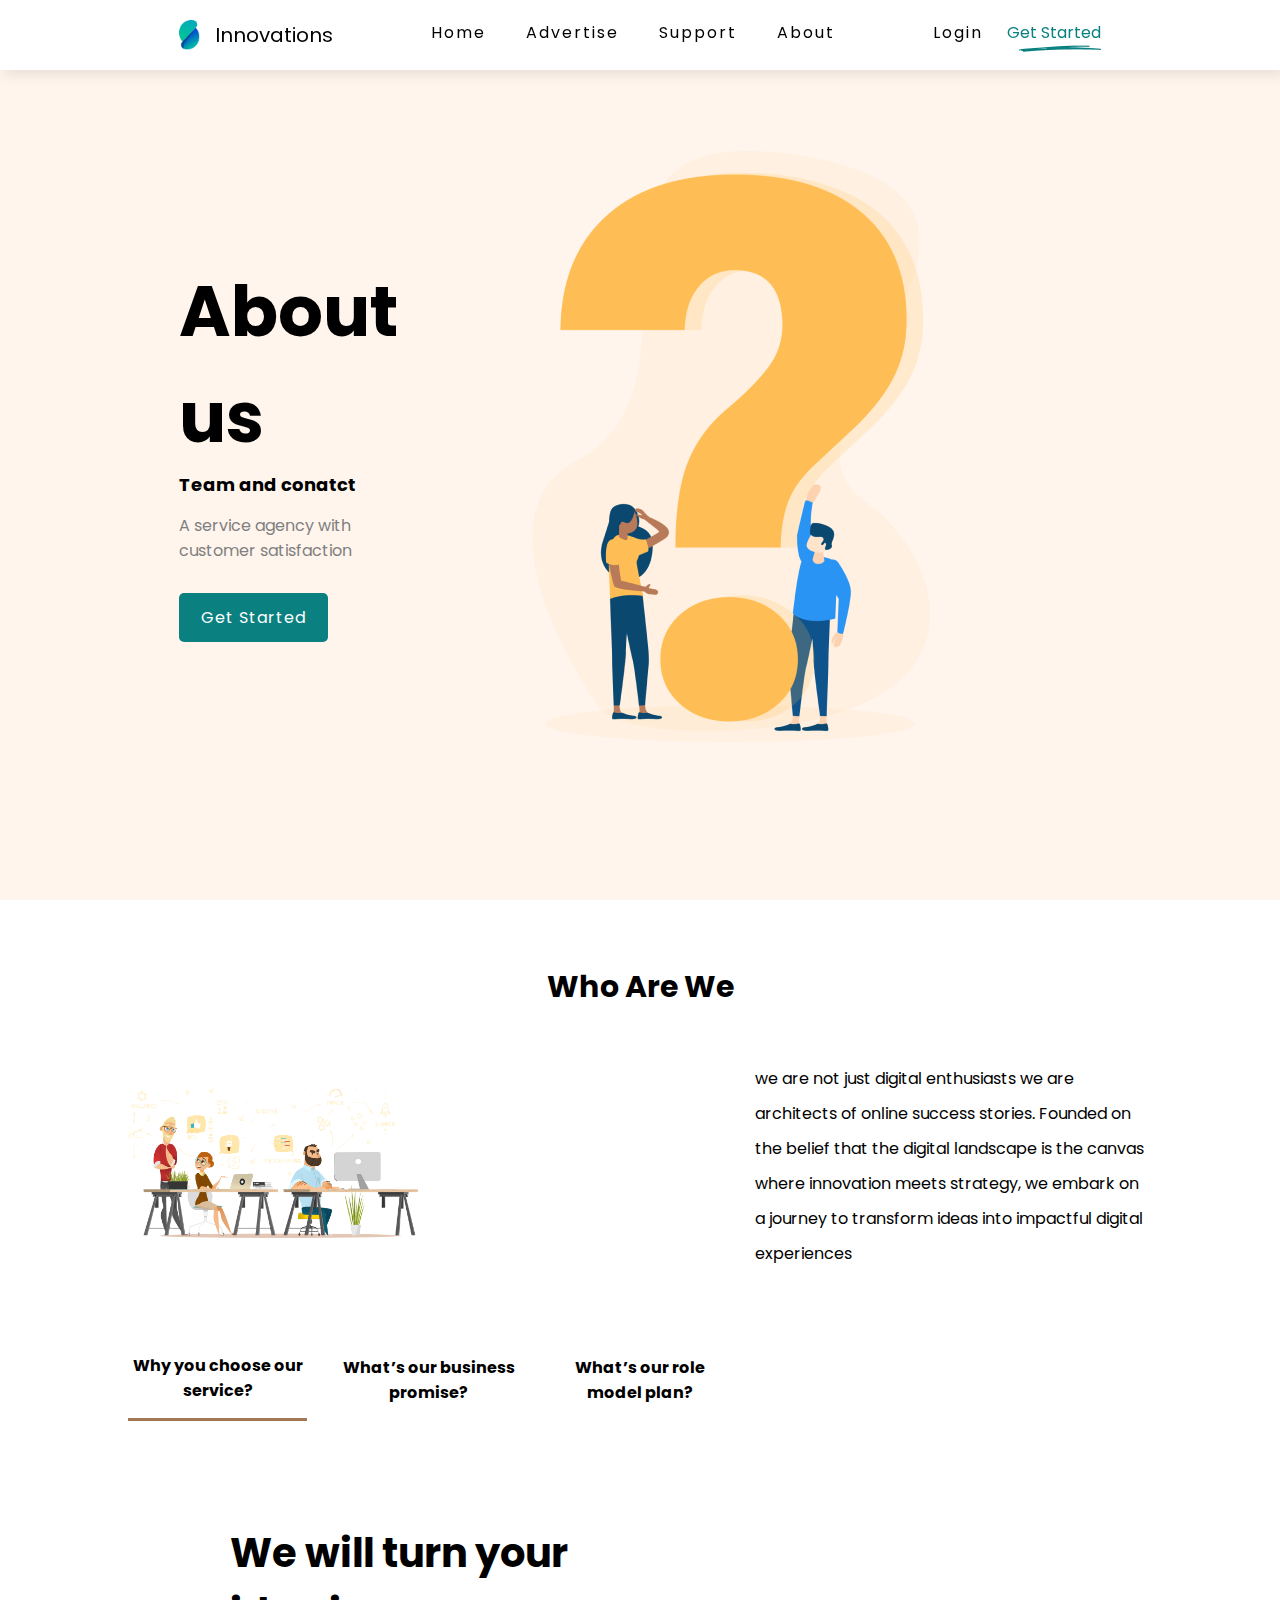
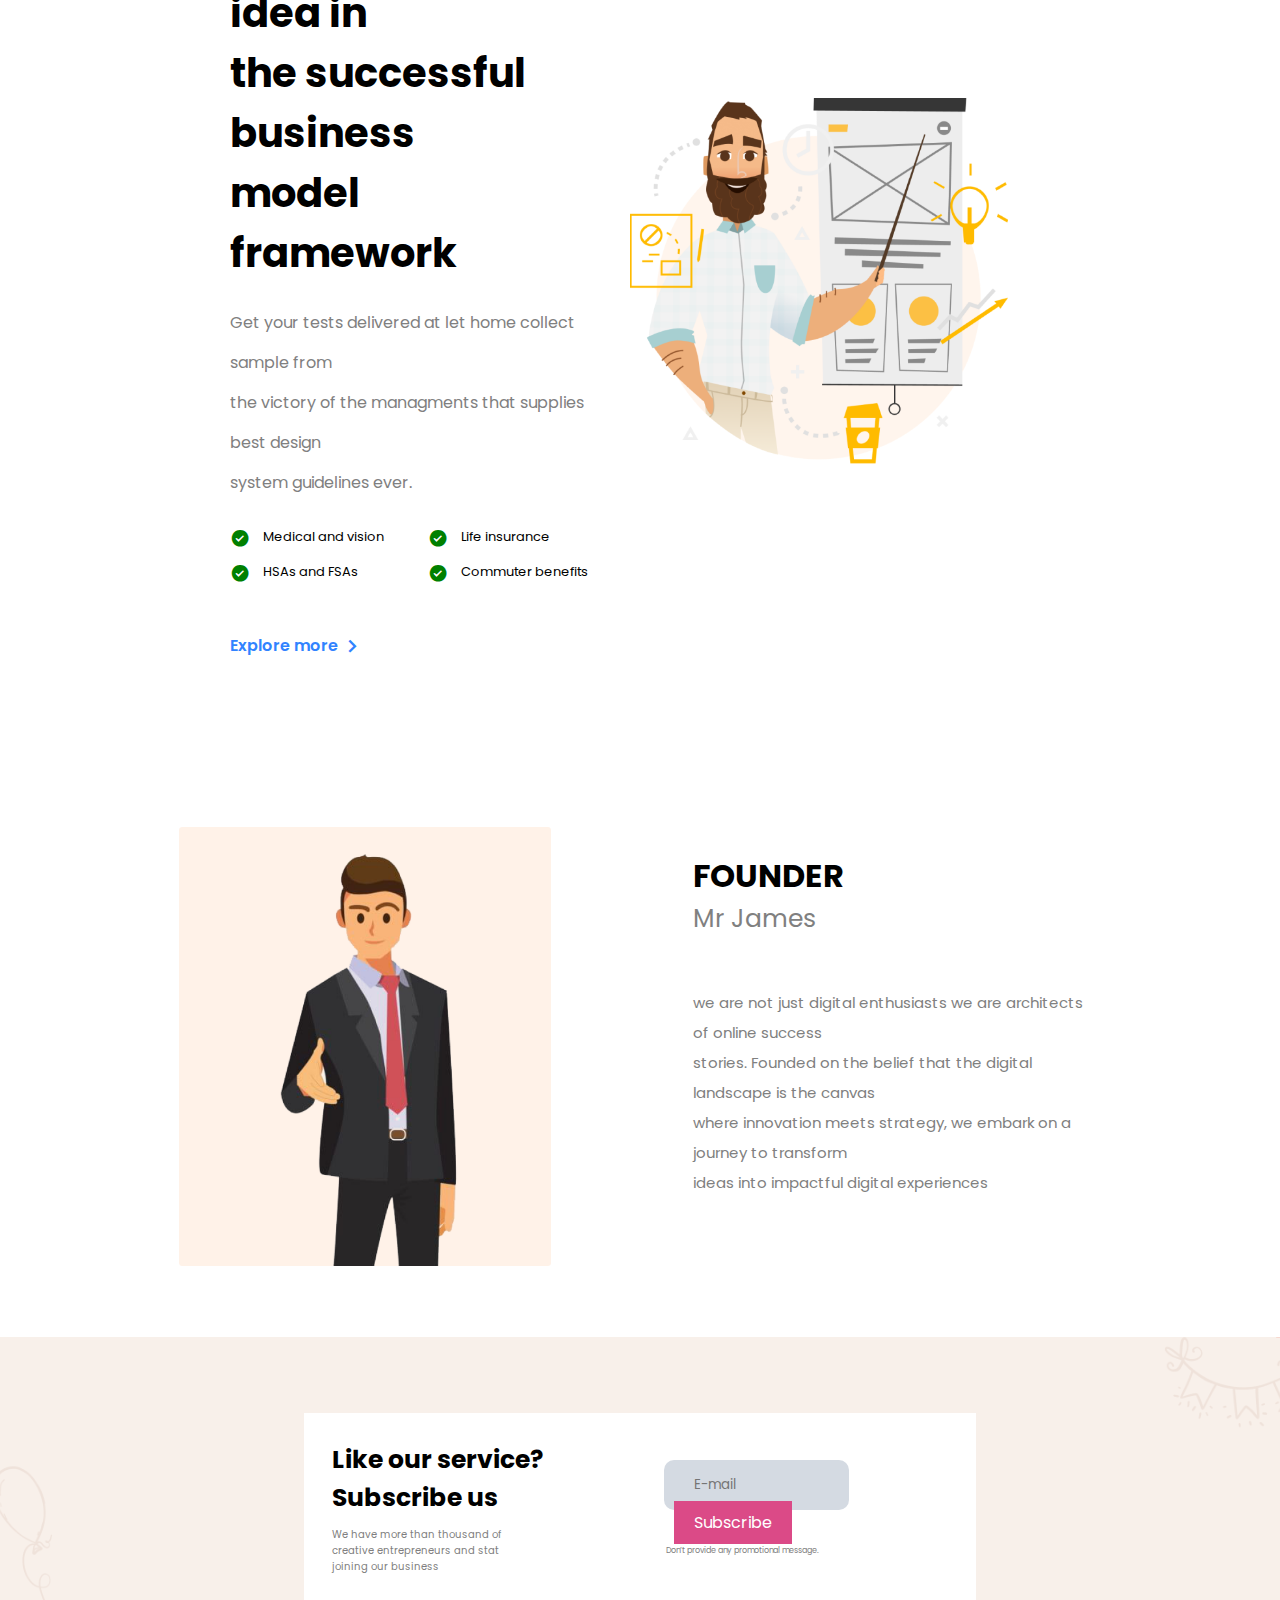
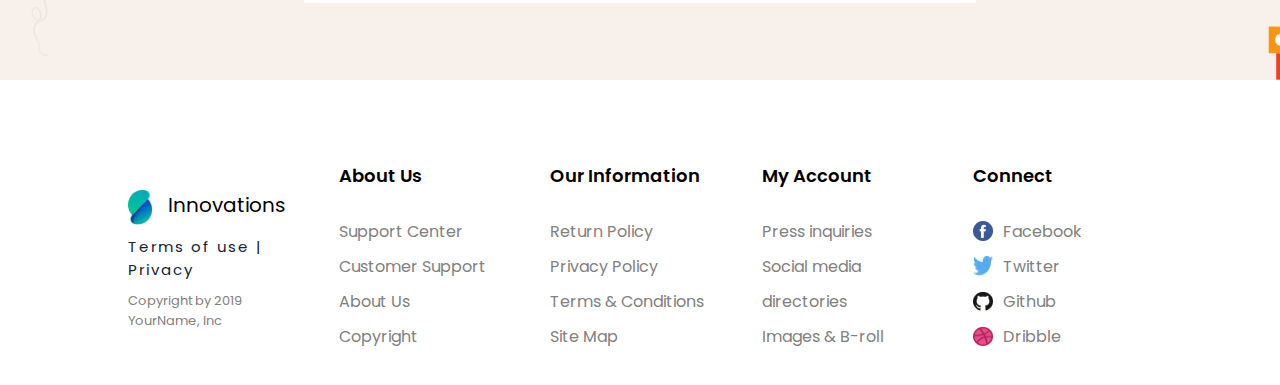
==== about.html @ f4b4ae70 "DigtalAgency" ====
<!DOCTYPE html>
<html lang="en">
<head>
	<meta charset="utf-8">
	<meta name="viewport" content="width=device-width, initial-scale=1">
	<meta name="description" content="Mary's simple recipe for maple bacon donuts makes a sticky, sweet treat with just a hint of salt that you'll keep coming back for.">
	<meta http-equiv="Content-Security-Policy" content="default-src * self blob: data: gap:; style-src * self 'unsafe-inline' blob: data: gap:; script-src * 'self' 'unsafe-eval' 'unsafe-inline' blob: data: gap:; object-src * 'self' blob: data: gap:; img-src * self 'unsafe-inline' blob: data: gap:; connect-src self * 'unsafe-inline' blob: data: gap:; frame-src * self blob: data: gap:;">

	<title>Digital Agency</title>
	<link rel="stylesheet" type="text/css" href="assets/css/about.css">

	<link rel="stylesheet"
  href="https://unpkg.com/boxicons@latest/css/boxicons.min.css">

  <link rel="preconnect" href="https://fonts.googleapis.com">
  <link rel="preconnect" href="https://fonts.gstatic.com" crossorigin>
  <link href="https://fonts.googleapis.com/css2?family=Paytone+One&family=Poppins:wght@100;200;300;400;500;600;700;800;900&display=swap" rel="stylesheet">

</head>
<body>
	<!--header--->
	<header>
		<a href="#" class="logo"><img src="assets/img/Group.png" alt="#">Innovations</a>
        <ul class="navlist">
            <li><a href="index.html"><i class='bx bx-home-alt-2'></i><span>Home</span></a></li>
            <li><a href="advertise.html"><i class='bx bx-message-alt-add' ></i><span>Advertise</span></a></li>
            <li><a href="support.html"><i class='bx bx-support' ></i><span>Support</span></a></li>
            <li><a href="#"><i class='bx bx-info-circle' ></i><span>About</span></a></li>
        </ul>
        <div class="other">
            <a href="login.html" class="btn">Login</a>
            <a href="signup.html" class="btn2">Get Started</a>
            <div class="line">
                <img src="assets/img/line.png" alt="#">
            </div>
        </div>
	</header>

    <section class="about">
        <div class="title-sec">
            <h1>About us</h1>
            <h2>Team and conatct</h2>
            <p>A service agency with customer satisfaction</p>
            <a href="login.html" class="getbtn">Get Started</a>
        </div>
        <div class="supp-img">
            <img src="assets/img/Girlandguy.png" alt="#">
        </div>
    </section>

    <div class="field">
        <div class="mouse"></div>
    </div>

    <section class="who">
        <h1>Who Are We</h1>
        <div class="row">
            <div class="img">
                <img src="assets/img/illustration.png" alt="#">
            </div>
            <div class="txt">
                <p> we are not just digital enthusiasts  we are architects of online success stories. Founded on the belief that the digital landscape is the canvas where innovation meets strategy, we embark on a journey to transform ideas into impactful digital experiences</p>
            </div>
        </div>
        <div class="why">
            <div class="rows">
                <div class="txts">
                    <h1>Why you choose our service?</h1>
                    <div class="line1"></div>
                </div>
                <div class="txts">
                    <h1>What’s our business promise?</h1>
                </div>
                <div class="txts">
                    <h1>What’s our role model plan?</h1>
                </div>
            </div>
        </div>

        <div class="rows-why">
            <div class="column">
                <div class="col-1">
                    <h1>We will turn your idea in <br>the successful business <br>model framework</h1>
                    <p>Get your tests delivered at let home collect sample from <br>the victory of the managments that supplies best design <br>system guidelines ever.</p>
                    <div class="checks">
                        <div class="check-1">
                            <a href="#" class="a2"><i class='bx bxs-check-circle' ></i> Medical and vision</a>
                            <a href="#"><i class='bx bxs-check-circle' ></i> Life insurance</a>
                        </div>
                        <div class="check-2">
                            <a href="#" class="a1"><i class='bx bxs-check-circle' ></i> HSAs and FSAs</a>
                            <a href="#"><i class='bx bxs-check-circle' ></i> Commuter benefits</a>
                        </div>
                    </div>
                    <a href="#" class="explore">Explore more <i class='bx bx-chevron-right' ></i></a>
                </div>
                <div class="col-2">
                    <img src="assets/img/illustration2.png" alt="#">
                </div>
            </div>
        </div>
    </section>

    <div class="founder">
        <div class="rowss">
            <div class="img">
                <img src="assets/img/image11.png" alt="#">
            </div>
            <div class="detailss">
                <h1>FOUNDER</h1>
                <p>Mr James</p>
                <p class="p1"> we are not just digital enthusiasts  we are architects of online success <br>stories. Founded on the belief that the digital landscape is the canvas <br>where innovation meets strategy, we embark on a journey to transform <br>ideas into impactful digital experiences</p>
            </div>
        </div>
    </div>

    <section class="subscribe">
        <div class="det">
            <div class="titles">
                <h1>Like our service? Subscribe us</h1>
                <p>We have more than thousand of creative entrepreneurs and stat joining our business</p>
            </div>
        
            
                <form action="#">
                    <input type="email" placeholder="E-mail">
                    <a href="#">Subscribe</a>
                    <div class="txt3">
                        <p>Don’t provide any promotional message.</p>
                    </div>
                </form>
        </div>
    </section>

<footer>
    <div class="rows">
        <div class="copy">
            <a href="#" class="logo"><img src="assets/img/Group.png" alt="#">Innovations</a>
            <h1>Terms of use   |   Privacy</h1>
            <p>Copyright by 2019 YourName, Inc</p>
        </div>
        <div class="det-foot">
            <h1>About Us</h1>
            <li><a href="#">Support Center</a></li>
            <li><a href="#">Customer Support</a></li>
            <li><a href="#">About Us</a></li>
            <li><a href="#">Copyright</a></li>
        </div>
        <div class="det-foot">
            <h1>Our Information</h1>
            <li><a href="#">Return Policy</a></li>
            <li><a href="#">Privacy Policy</a></li>
            <li><a href="#">Terms & Conditions</a></li>
            <li><a href="#">Site Map</a></li>
        </div>
        <div class="det-foot">
            <h1>My Account</h1>
            <li><a href="#">Press inquiries</a></li>
            <li><a href="#">Social media</a></li>
            <li><a href="#">directories</a></li>
            <li><a href="#">Images & B-roll</a></li>
        </div>
        <div class="det-foot">
            <h1>Connect</h1>
            <li><a href="#"><img src="assets/img/Group-3.png" alt="#">Facebook</a></li>
            <li><a href="#"><img src="assets/img/Group22.png" alt="#">Twitter</a></li>
            <li><a href="#"><img src="assets/img/Group-1.png" alt="#">Github</a></li>
            <li><a href="#"><img src="assets/img/Group-2.png" alt="#">Dribble</a></li>
        </div>
    </div>
</footer>
    
    
</body>
</html>
---- assets/css/about.css ----
*{
	padding: 0;
	margin: 0;
	box-sizing: border-box;
	font-family: 'Poppins', sans-serif;
	font-display: swap;
	text-decoration: none;
	list-style: none;
	scroll-behavior: smooth;
}

@font-face {
	font-family: 'Pacifico';
	font-style: normal;
	font-weight: 400;
	src: local('Pacifico Regular'), local('Pacifico-Regular'),
	  url(https://fonts.gstatic.com/s/pacifico/v12/FwZY7-Qmy14u9lezJ-6H6MmBp0u-.woff2)
		format('woff2');
	font-display: swap;
  }
  
:root{
	--bg-color: #FFFFFF;
	--text-color: black;
	--second-color: #5a7184;
	--main-color: #6e54fa;
	--big-font: 6rem;
	--h2-font: 3rem;
	--p-font: 1.1rem;
}
body{
	background: var(--bg-color);
	color: var(--text-color);
}



header{
    position: fixed;
    display: flex;
    justify-content: space-between;
    width: 100%;
    padding: 20px 14%;
    background-color: var(--bg-color);
    transition: all .4s ease;
    z-index: 1000;
    box-shadow: 4px 4px 14px rgba(0, 0, 0, 0.1);
}

.navlist{
    display: flex;
}

.logo{
    display: flex;
    color: black;
    font-size: 20px;
}

.logo img{
    margin-right: 15px;
    width: 100%;
    height: 30px;
}

.navlist a{
    color: black;
    margin: 0 20px;
    letter-spacing: 2px;
}

.navlist i{
    display: none;
    font-size: 25px;
    justify-content: center;
    align-items: center;
}

.btn{
    color: black;
    letter-spacing: 2px;
    margin-right: 20px;
}

.btn2{
    color: #0A8080;
    position: relative;
}

.line img{
    position: absolute;
    right: 14%;
}

.about{
    display: flex;
    justify-content: space-between;
    align-items: center;
    padding: 8% 14%;
    text-align: start;
    background-color: #FFF5ED;
    width: 100%;
    height: 100vh;
}

.title-sec h1{
    color: black;
    font-size: 70px;
}

.title-sec h2{
    font-size: 18px;
}

.title-sec p{
    color: grey;
    margin: 15px 0;
}

.getbtn{
    background-color: #0A8080;
    color: white;
    letter-spacing: 1px;
    padding: 12px 22px;
    margin-top: 15px;
    display: inline-flex;
    border-radius: 5px;
}

.about-img{
    position: relative;
}

.about-img img{
    width: 100%;
    height: auto;
}

.who{
    padding: 5% 10%;
    width: 100%;
}

.row{
    display: flex;
    justify-content: center;
    align-items: center;
    margin-top: 5%;
}

.img img{
    width: 120%;
    height: auto;
}

.who h1{
    text-align: center;
    font-size: 30px;
}

.txt p{
    width: 60%;
    line-height: 35px;
    float: right;
}

.rows{
    margin-top: 8%;
    display: flex;
    justify-content: center;
    align-items: center;
    gap: 3rem;
    width: 100%;
}

.txts h1{
    font-size: medium;
    font-weight: 700;
    margin-bottom: 15px;
    width: 100%;
    text-align: center;
}

.line1{
    width: 100%;
    height: 3px;
    background-color: #A17857;
}

.rows-why{
    padding: 10% 10%;
}

.column{
    display: flex;
    justify-content: center;
    align-items: center;
    gap: 2rem;
}

.col-1{
    text-align: start;
}

.col-1 h1{
    font-size: 40px;
    text-align: start;
    margin-right: 20px;
}

.col-1 p{
    color: grey;
    line-height: 40px;
    margin-top: 20px;
}

.col-2 img{
    width: 90%;
    height: auto;
}
.checks{
    margin-top: 20px;
}

.check-1 i{
    color: green;
    font-size: 20px;
    margin-right: 10px;
}

.check-1 a {
    color: black;
    font-size: small;
}

.check-1 a i{
    vertical-align: middle;
}

.check-2 i{
    color: green;
    font-size: 20px;
    margin-right: 10px;
}

.check-2{
    margin-top: 10px;
}

.check-2 a {
    color: black;
    font-size: small;
}

.check-2 a i{
    vertical-align: middle;
}

.check-2 .a1{
    margin-right: 66px;
}

.check-1 .a2{
    margin-right: 40px;
}

.explore{
    color: #3183FF;
    font-weight: 600;
    display: inline-flex;
    margin-top: 50px;
}

.explore i{
    color: #3183FF;
    font-size: 27px;
    
}

.founder{
    padding: 0 14%;
}

.rowss{
    display: flex;
    justify-content: center;
    align-items: center;
    gap: 3rem;
}

.img img{
    width: 80%;
    height: auto;
}


.detailss p{
    font-size: 25px;
    color: grey;
    margin-bottom: 50px;
}

.detailss .p1{
    color: grey;
    font-size: 15px;
    line-height: 30px;
}

.subscribe{
    margin-top: 5%;
    width: 100%;
    height: auto;
    background-image: url(../img/Group\ 79.png);
    background-position: center;
    background-size: cover;
    padding: 6% 80px;
    display: flex;
    justify-content: center;
    align-items: center;
}

.det{
    display: grid;
    grid-template-columns: repeat(2,1fr);
    justify-content: center;
    align-items: center;
    text-align: start;
    gap: 3rem;
    background-color: white;
    width: 60%;
    padding: 2.5%;
}

.titles h1{
    font-size: 25px;
}
.titles p{
    font-size: 10px;
    color: grey;
    width: 70%;
    margin-top: 10px;
}


form input{
    background-color: #D4DAE2;
    border: none;
    padding: 15px 30px;
    width: 65%;
    border-radius: 10px;
    color: black;
}
.txt3 p{
    color: grey;
    font-size: 8px;
    margin-top: 10px;
    margin-left: 2px;
}

form a{
    background-color: #DB4A87;
    color: white;
    padding: 10px 20px;
    margin-left: 10px;
}

footer{
    width: 100%;
    height: auto;
    padding: 0% 10% 2% 10%;
}

.copy img{
    margin-right: 15px;
    width: 25px;
    height: auto;
}

.rows{
    display: grid;
    grid-template-columns: repeat(5,1fr);
    gap: 2rem;
    justify-content: center;
    align-items: center;
}

.copy h1{
    font-size: 15px;
    color: #0F2137;
    font-weight: 400;
    letter-spacing: 2px;
    margin-bottom: 10px;
    margin-top: 10px;
}

.copy p{
    color: grey;
    font-size: small;
}

.det-foot h1{
    font-weight: 600;
    font-size: large;
    margin-bottom: 30px;
    vertical-align: middle;
}

.det-foot a{
    color: grey;
    margin-bottom: 10px;
    display: inline-flex;
}

.det-foot li img{
    width: 20px;
    height: 20px;
    vertical-align: middle;
    margin-top: 2px;
    margin-right: 10px;
}

@media screen and (max-width : 500px) {
    header {
        background-color: #0A8080;
        bottom: -2%;
        position: fixed;
        display: flex;
        justify-content: center;
        align-items: center;
        padding: 30px 0%;
        width: 100%;
        border-radius: 20px;
        box-shadow: 20px 10px 50px rgba(0, 0, 0, 0.336);
    }

    .logo {
        display: none;
    }

    .other {
        display: none;
    }

    .navlist li {
        display: flex;
        justify-content: space-between;
        align-items: center;
        text-align: center;
    }

    .navlist span {
        color: white;
        display: none;
    }

    .navlist i {
        display: block;
        color: white;
        font-size: 25px;
        margin-left: 10px;
    }

    .about {
        display: flex;
        flex-direction: column-reverse;
        justify-content: center;
        align-items: center;
        text-align: center;
        width: 100%;
        height: 50%;
    }

    .title-sec h1 {
        width: 100%;
        font-size: 30px;
    }

    .supp-img img {
        width: 100%;
        height: auto;
    }

    .subscribe {
        width: 100%;
        height: auto;
        background-image: url(../img/Group\ 79.png);
        background-position: center;
        background-size: cover;
        margin-top: 10%;
        padding: 6% 30px;
        display: flex;
        justify-content: center;
        align-items: center;
    }

    .det {
        display: grid;
        grid-template-columns: repeat(1, 1fr);
        justify-content: center;
        align-items: center;
        text-align: center;
        gap: 3rem;
        background-color: white;
        width: 100%;
        padding: 2.5%;
    }

    .titles h1 {
        font-size: 25px;
    }

    .titles p {
        font-size: 10px;
        color: grey;
        width: 100%;
        margin-top: 10px;
        text-align: center;
    }


    form input {
        background-color: #D4DAE2;
        border: none;
        padding: 15px 30px;
        width: 100%;
        border-radius: 10px;
        color: black;
        margin-bottom: 20px;
    }

    .txt3 p {
        color: grey;
        font-size: 8px;
        margin-top: 10px;
        margin-left: 2px;
    }

    form a {
        background-color: #DB4A87;
        color: white;
        padding: 10px 20px;
        justify-content: center;
        display: flex;
        align-items: center;
        margin-right: 20px;
    }

    .rows {
        display: grid;
        grid-template-columns: repeat(1, 1fr);
        gap: 2rem;
        justify-content: center;
        align-items: center;
    }

    .who{
        padding: 5% 5%;
        width: 100%;
    }
    
    .row{
        display: flex;
        flex-direction: column;
        justify-content: center;
        align-items: center;
        gap: 1rem;
        width: 100%;
    }
    
    .img img{
        width: 100%;
        height: auto;
    }
    
    .who h1{
        text-align: center;
        font-size: 30px;
        margin-top: 5%;
    }
    
    .txt p{
        width: 100%;
        line-height: 35px;
        text-align: center;
    }
    
    .rows{
        margin-top: 8%;
        display: flex;
        flex-direction: column;
        justify-content: center;
        align-items: center;
        gap: 1rem;
        width: 100%;
    }
    
    .txts h1{
        font-size: medium;
        font-weight: 700;
        width: 100%;
        text-align: center;
    }
    
    .line1{
        width: 50%;
        height: 3px;
        margin-left: 25%;
        background-color: #A17857;
    }
    
    .rows-why{
        padding: 10% 1%;
    }
    
    .column{
        display: flex;
        flex-direction: column-reverse;
        justify-content: center;
        align-items: center;
        gap: 2rem;
    }
    
    .col-1{
        text-align: center;
    }
    
    .col-1 h1{
        font-size: 20px;
        text-align: center;
        margin-right: 20px;
    }
    
    .col-1 p{
        color: grey;

        margin-top: 20px;
        font-size: 12px;
    }
    
    .col-2 img{
        width: 100%;
        height: auto;
    }
    .checks{
        margin-top: 20px;
        width: 100%;
    }
    
    .check-1 i{
        color: green;
        font-size: 20px;
       
    }
    
    .check-1 a {
        color: black;
        font-size: small;
    }
    
    .check-1 a i{
        vertical-align: middle;
    }
    
    .check-2 i{
        color: green;
        font-size: 20px;
    }
    
    .check-2{
        margin-top: 10px;
    }
    
    .check-2 a {
        color: black;
        font-size: small;
    }
    
    .check-2 a i{
        vertical-align: middle;
    }
    
    
    .explore{
        color: #3183FF;
        font-weight: 600;
        display: inline-flex;
        margin-top: 50px;
    }
    
    .explore i{
        color: #3183FF;
        font-size: 27px;
        
    }
    
    .founder{
        padding: 0 1%;
    }
    
    .rowss{
        display: flex;
        justify-content: center;
        flex-direction: column-reverse;
        align-items: center;
        text-align: center;
        gap: 1rem;
    }
    
    .img img{
        width: 70%;
        height: auto;
    }
    
    
    .detailss p{
        font-size: 25px;
        color: grey;
        margin-bottom: 50px;
    }
    
    .detailss .p1{
        color: grey;
        font-size: 11px;
        
    }
    







    footer{
        width: 100%;
        height: auto;
        padding: 5% 10%;
    }
    
    .copy img{
        margin-right: 15px;
        width: 25px;
        height: auto;
    }
    
    .rows{
        display: grid;
        grid-template-columns: repeat(1,1fr);
        gap: 2rem;
        justify-content: center;
        align-items: center;
    }
    
    
    

}
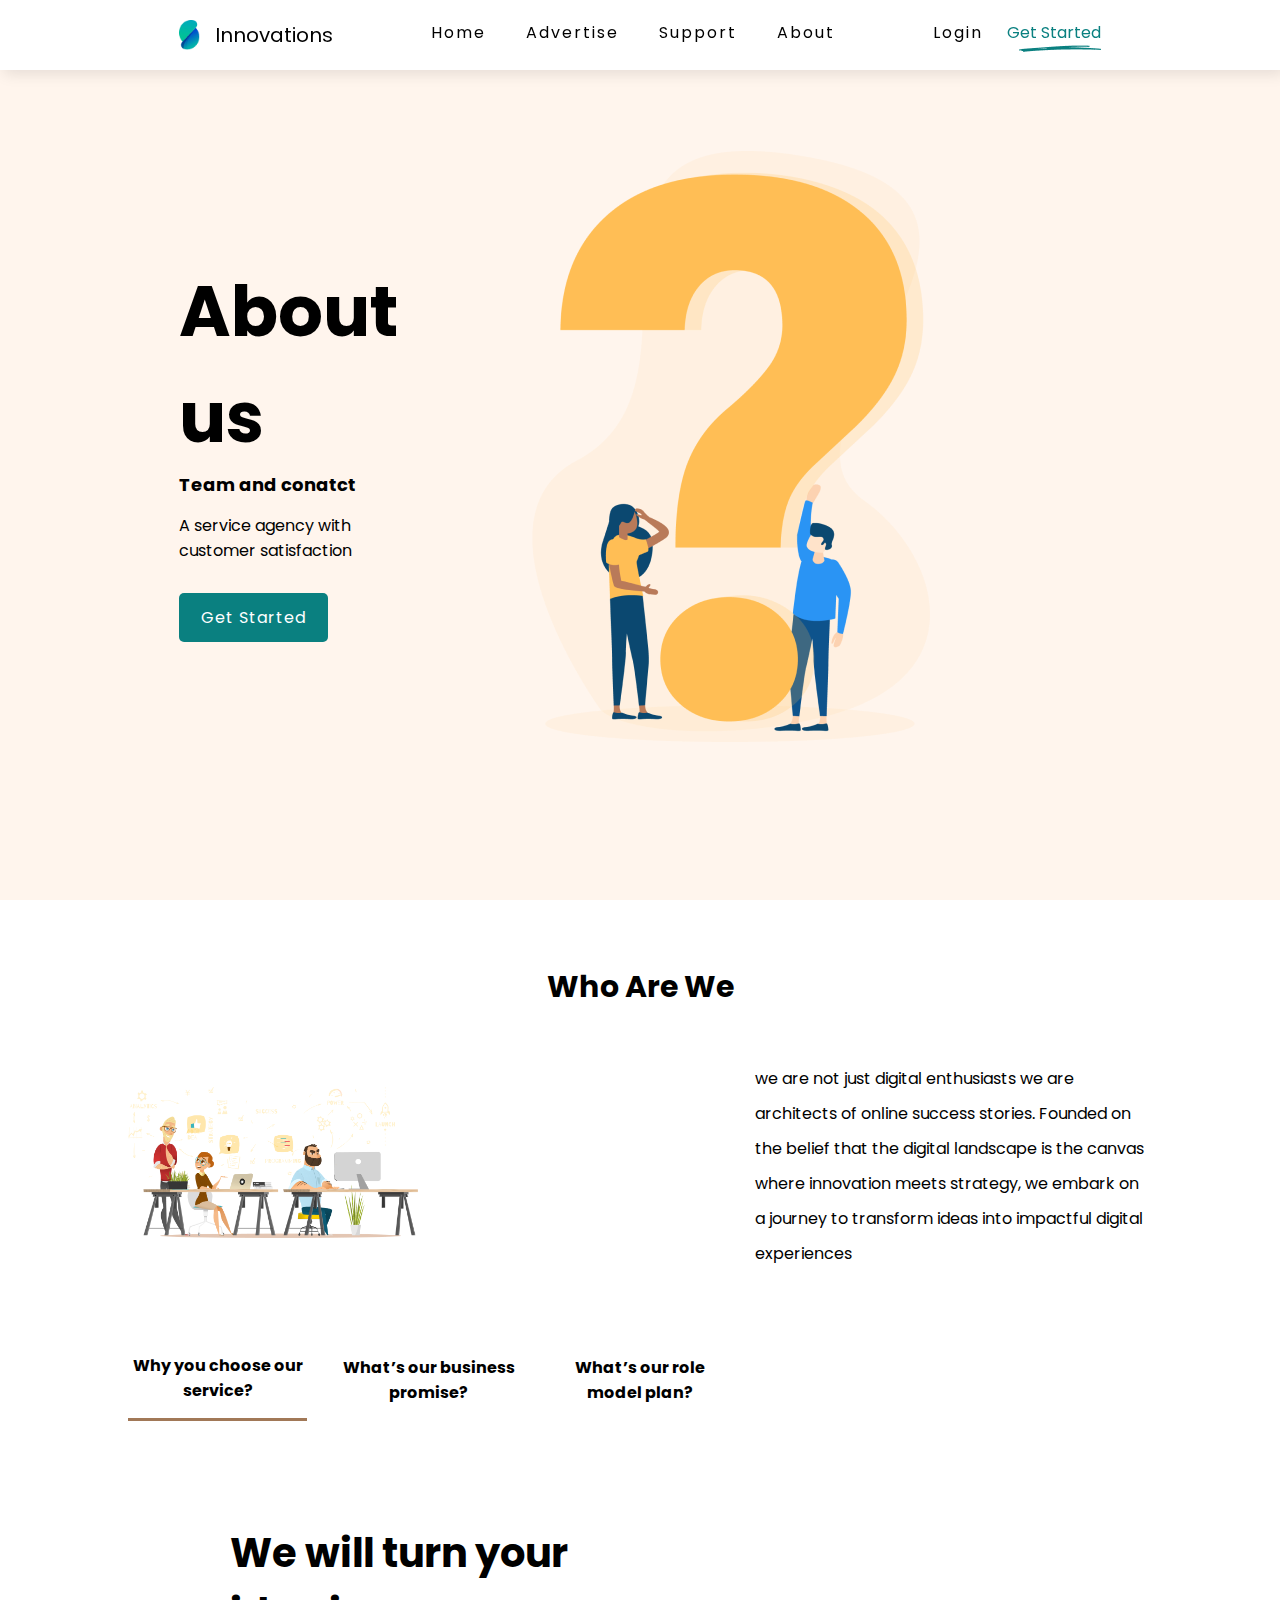
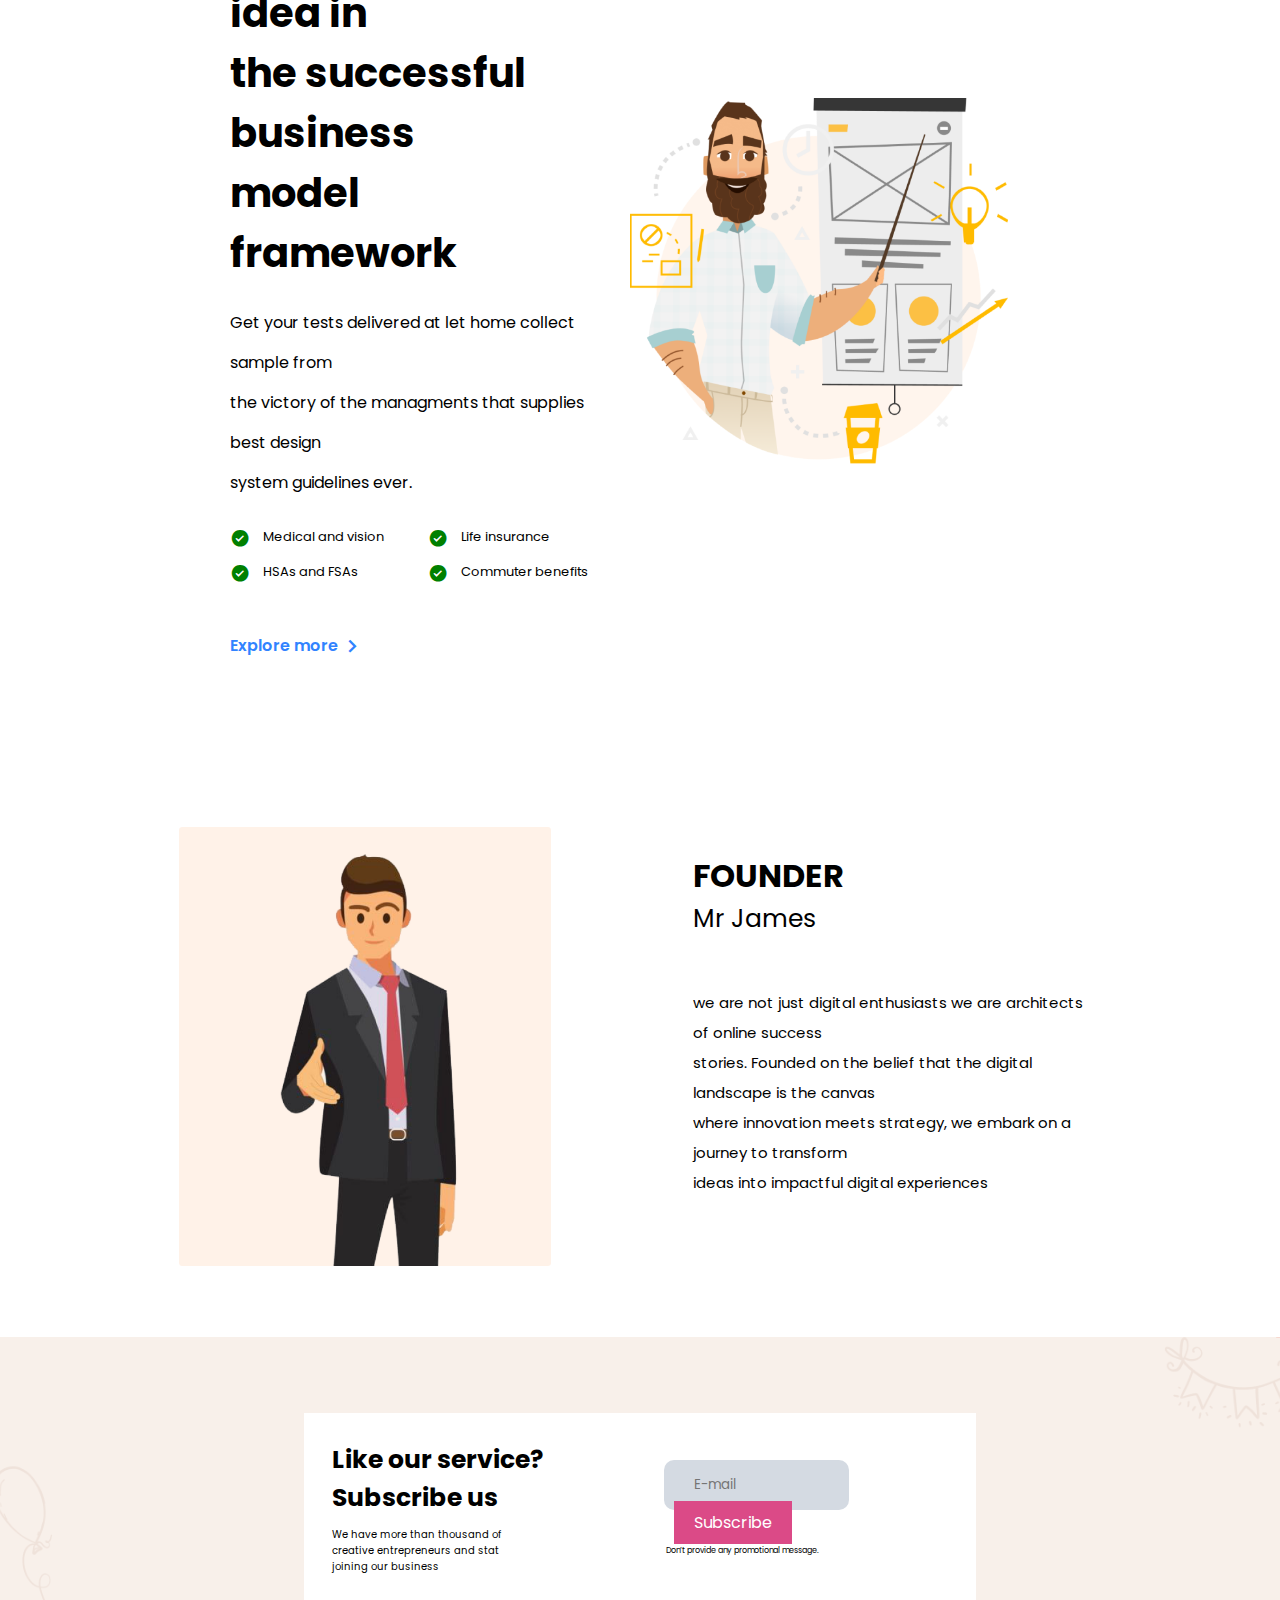
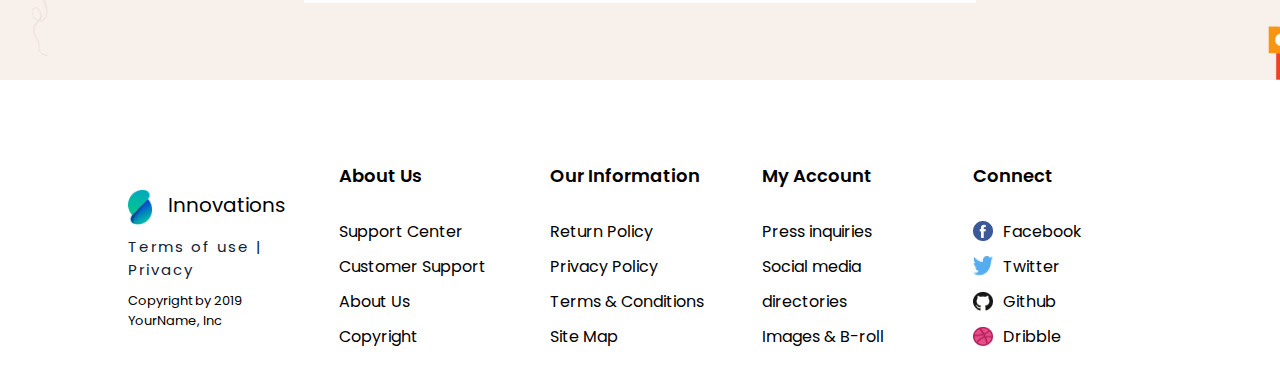
==== commit 3fe0cf91: "DigitalAgency" ====
--- a/about.html
+++ b/about.html
@@ -20,16 +20,16 @@
 <body>
 	<!--header--->
 	<header>
-		<a href="#" class="logo"><img src="assets/img/Group.png" alt="#">Innovations</a>
+		<a href="index.html" class="logo" aria-label="Read more"><img src="assets/img/Group.png" alt="#">Innovations</a>
         <ul class="navlist">
-            <li><a href="index.html"><i class='bx bx-home-alt-2'></i><span>Home</span></a></li>
-            <li><a href="advertise.html"><i class='bx bx-message-alt-add' ></i><span>Advertise</span></a></li>
-            <li><a href="support.html"><i class='bx bx-support' ></i><span>Support</span></a></li>
-            <li><a href="#"><i class='bx bx-info-circle' ></i><span>About</span></a></li>
+            <li><a href="index.html" aria-label="Read more"><i class='bx bx-home-alt-2'></i><span>Home</span></a></li>
+            <li><a href="advertise.html" aria-label="Read more"><i class='bx bx-message-alt-add' ></i><span>Advertise</span></a></li>
+            <li><a href="support.html" aria-label="Read more"><i class='bx bx-support' ></i><span>Support</span></a></li>
+            <li><a href="#" aria-label="Read more"><i class='bx bx-info-circle' ></i><span>About</span></a></li>
         </ul>
         <div class="other">
-            <a href="login.html" class="btn">Login</a>
-            <a href="signup.html" class="btn2">Get Started</a>
+            <a href="login.html" class="btn" aria-label="Read more">Login</a>
+            <a href="signup.html" class="btn2" aria-label="Read more">Get Started</a>
             <div class="line">
                 <img src="assets/img/line.png" alt="#">
             </div>
@@ -41,7 +41,7 @@
             <h1>About us</h1>
             <h2>Team and conatct</h2>
             <p>A service agency with customer satisfaction</p>
-            <a href="login.html" class="getbtn">Get Started</a>
+            <a href="login.html" class="getbtn" aria-label="Read more">Get Started</a>
         </div>
         <div class="supp-img">
             <img src="assets/img/Girlandguy.png" alt="#">
@@ -132,43 +132,51 @@
         </div>
     </section>
 
-<footer>
-    <div class="rows">
-        <div class="copy">
-            <a href="#" class="logo"><img src="assets/img/Group.png" alt="#">Innovations</a>
-            <h1>Terms of use   |   Privacy</h1>
-            <p>Copyright by 2019 YourName, Inc</p>
+    <footer>
+        <div class="rows">
+            <div class="copy">
+                <a href="#" class="logo" aria-label="Read more"><img src="assets/img/Group.png" alt="#">Innovations</a>
+                <h1>Terms of use   |   Privacy</h1>
+                <p>Copyright by 2019 YourName, Inc</p>
+            </div>
+            <div class="det-foot">
+                <h1>About Us</h1>
+                <ul>
+                    <li><a href="#" aria-label="Read more">Support Center</a></li>
+                    <li><a href="#" aria-label="Read more">Customer Support</a></li>
+                    <li><a href="#" aria-label="Read more">About Us</a></li>
+                    <li><a href="#" aria-label="Read more">Copyright</a></li>
+                </ul>
+            </div>
+            <div class="det-foot">
+                <h1>Our Information</h1>
+                <ul>
+                    <li><a href="#" aria-label="Read more">Return Policy</a></li>
+                    <li><a href="#" aria-label="Read more">Privacy Policy</a></li>
+                    <li><a href="#" aria-label="Read more">Terms & Conditions</a></li>
+                    <li><a href="#" aria-label="Read more">Site Map</a></li>
+                </ul>
+            </div>
+            <div class="det-foot">
+                <h1>My Account</h1>
+                <ul>
+                    <li><a href="#" aria-label="Read more">Press inquiries</a></li>
+                    <li><a href="#" aria-label="Read more">Social media</a></li>
+                    <li><a href="#" aria-label="Read more">directories</a></li>
+                    <li><a href="#" aria-label="Read more">Images & B-roll</a></li>
+                </ul>
+            </div>
+            <div class="det-foot">
+                <h1>Connect</h1>
+                <ul>
+                    <li><a href="#" aria-label="Read more"><img src="assets/img/Group-3.png" alt="#">Facebook</a></li>
+                    <li><a href="#" aria-label="Read more"><img src="assets/img/Group22.png" alt="#">Twitter</a></li>
+                    <li><a href="#" aria-label="Read more"><img src="assets/img/Group-1.png" alt="#">Github</a></li>
+                    <li><a href="#" aria-label="Read more"><img src="assets/img/Group-2.png" alt="#">Dribble</a></li>
+                </ul>
+            </div>
         </div>
-        <div class="det-foot">
-            <h1>About Us</h1>
-            <li><a href="#">Support Center</a></li>
-            <li><a href="#">Customer Support</a></li>
-            <li><a href="#">About Us</a></li>
-            <li><a href="#">Copyright</a></li>
-        </div>
-        <div class="det-foot">
-            <h1>Our Information</h1>
-            <li><a href="#">Return Policy</a></li>
-            <li><a href="#">Privacy Policy</a></li>
-            <li><a href="#">Terms & Conditions</a></li>
-            <li><a href="#">Site Map</a></li>
-        </div>
-        <div class="det-foot">
-            <h1>My Account</h1>
-            <li><a href="#">Press inquiries</a></li>
-            <li><a href="#">Social media</a></li>
-            <li><a href="#">directories</a></li>
-            <li><a href="#">Images & B-roll</a></li>
-        </div>
-        <div class="det-foot">
-            <h1>Connect</h1>
-            <li><a href="#"><img src="assets/img/Group-3.png" alt="#">Facebook</a></li>
-            <li><a href="#"><img src="assets/img/Group22.png" alt="#">Twitter</a></li>
-            <li><a href="#"><img src="assets/img/Group-1.png" alt="#">Github</a></li>
-            <li><a href="#"><img src="assets/img/Group-2.png" alt="#">Dribble</a></li>
-        </div>
-    </div>
-</footer>
+    </footer>
     
     
 </body>
--- a/assets/css/about.css
+++ b/assets/css/about.css
@@ -64,10 +64,32 @@
 }
 
 .navlist a{
+    position: relative;
     color: black;
     margin: 0 20px;
     letter-spacing: 2px;
-}
+    transition: all .4s ease;
+}
+
+.navlist a:hover{
+    color: #0A8080;
+}
+
+.navlist a::after{
+    position: absolute;
+    background-color: #0A8080;
+    content: '';
+    left: 0;
+    bottom: 0;
+    width: 0%;
+    height: 2px;
+    transition: all .4s ease;
+}
+
+.navlist a:hover::after{
+    width: 70%;
+}
+
 
 .navlist i{
     display: none;
@@ -113,7 +135,7 @@
 }
 
 .title-sec p{
-    color: grey;
+    color: black;
     margin: 15px 0;
 }
 
@@ -209,7 +231,7 @@
 }
 
 .col-1 p{
-    color: grey;
+    color: black;
     line-height: 40px;
     margin-top: 20px;
 }
@@ -296,12 +318,12 @@
 
 .detailss p{
     font-size: 25px;
-    color: grey;
+    color: black;
     margin-bottom: 50px;
 }
 
 .detailss .p1{
-    color: grey;
+    color: black;
     font-size: 15px;
     line-height: 30px;
 }
@@ -336,7 +358,7 @@
 }
 .titles p{
     font-size: 10px;
-    color: grey;
+    color: black;
     width: 70%;
     margin-top: 10px;
 }
@@ -351,7 +373,7 @@
     color: black;
 }
 .txt3 p{
-    color: grey;
+    color: black;
     font-size: 8px;
     margin-top: 10px;
     margin-left: 2px;
@@ -394,7 +416,7 @@
 }
 
 .copy p{
-    color: grey;
+    color: black;
     font-size: small;
 }
 
@@ -406,7 +428,7 @@
 }
 
 .det-foot a{
-    color: grey;
+    color: black;
     margin-bottom: 10px;
     display: inline-flex;
 }
@@ -511,7 +533,7 @@
 
     .titles p {
         font-size: 10px;
-        color: grey;
+        color: black;
         width: 100%;
         margin-top: 10px;
         text-align: center;
@@ -529,7 +551,7 @@
     }
 
     .txt3 p {
-        color: grey;
+        color: black;
         font-size: 8px;
         margin-top: 10px;
         margin-left: 2px;
@@ -631,7 +653,7 @@
     }
     
     .col-1 p{
-        color: grey;
+        color: black;
 
         margin-top: 20px;
         font-size: 12px;
@@ -714,12 +736,12 @@
     
     .detailss p{
         font-size: 25px;
-        color: grey;
+        color: black;
         margin-bottom: 50px;
     }
     
     .detailss .p1{
-        color: grey;
+        color: black;
         font-size: 11px;
         
     }
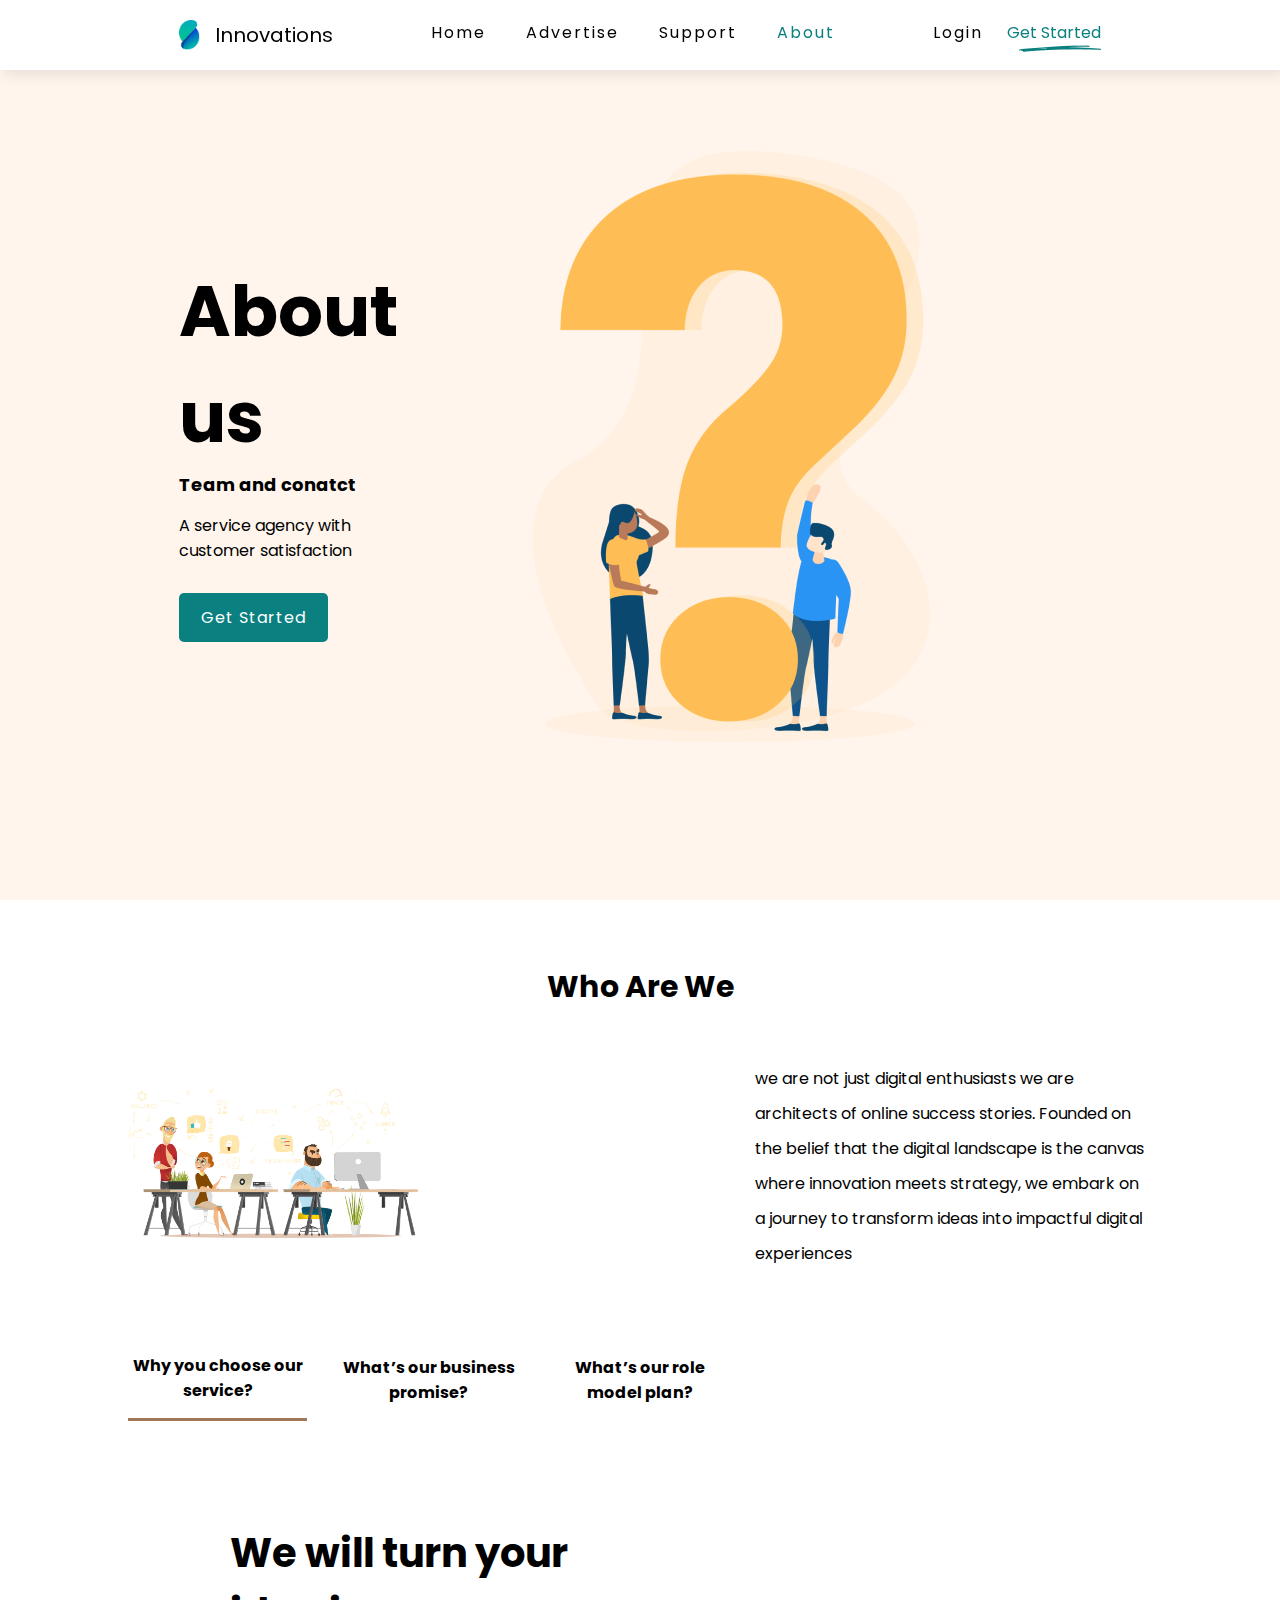
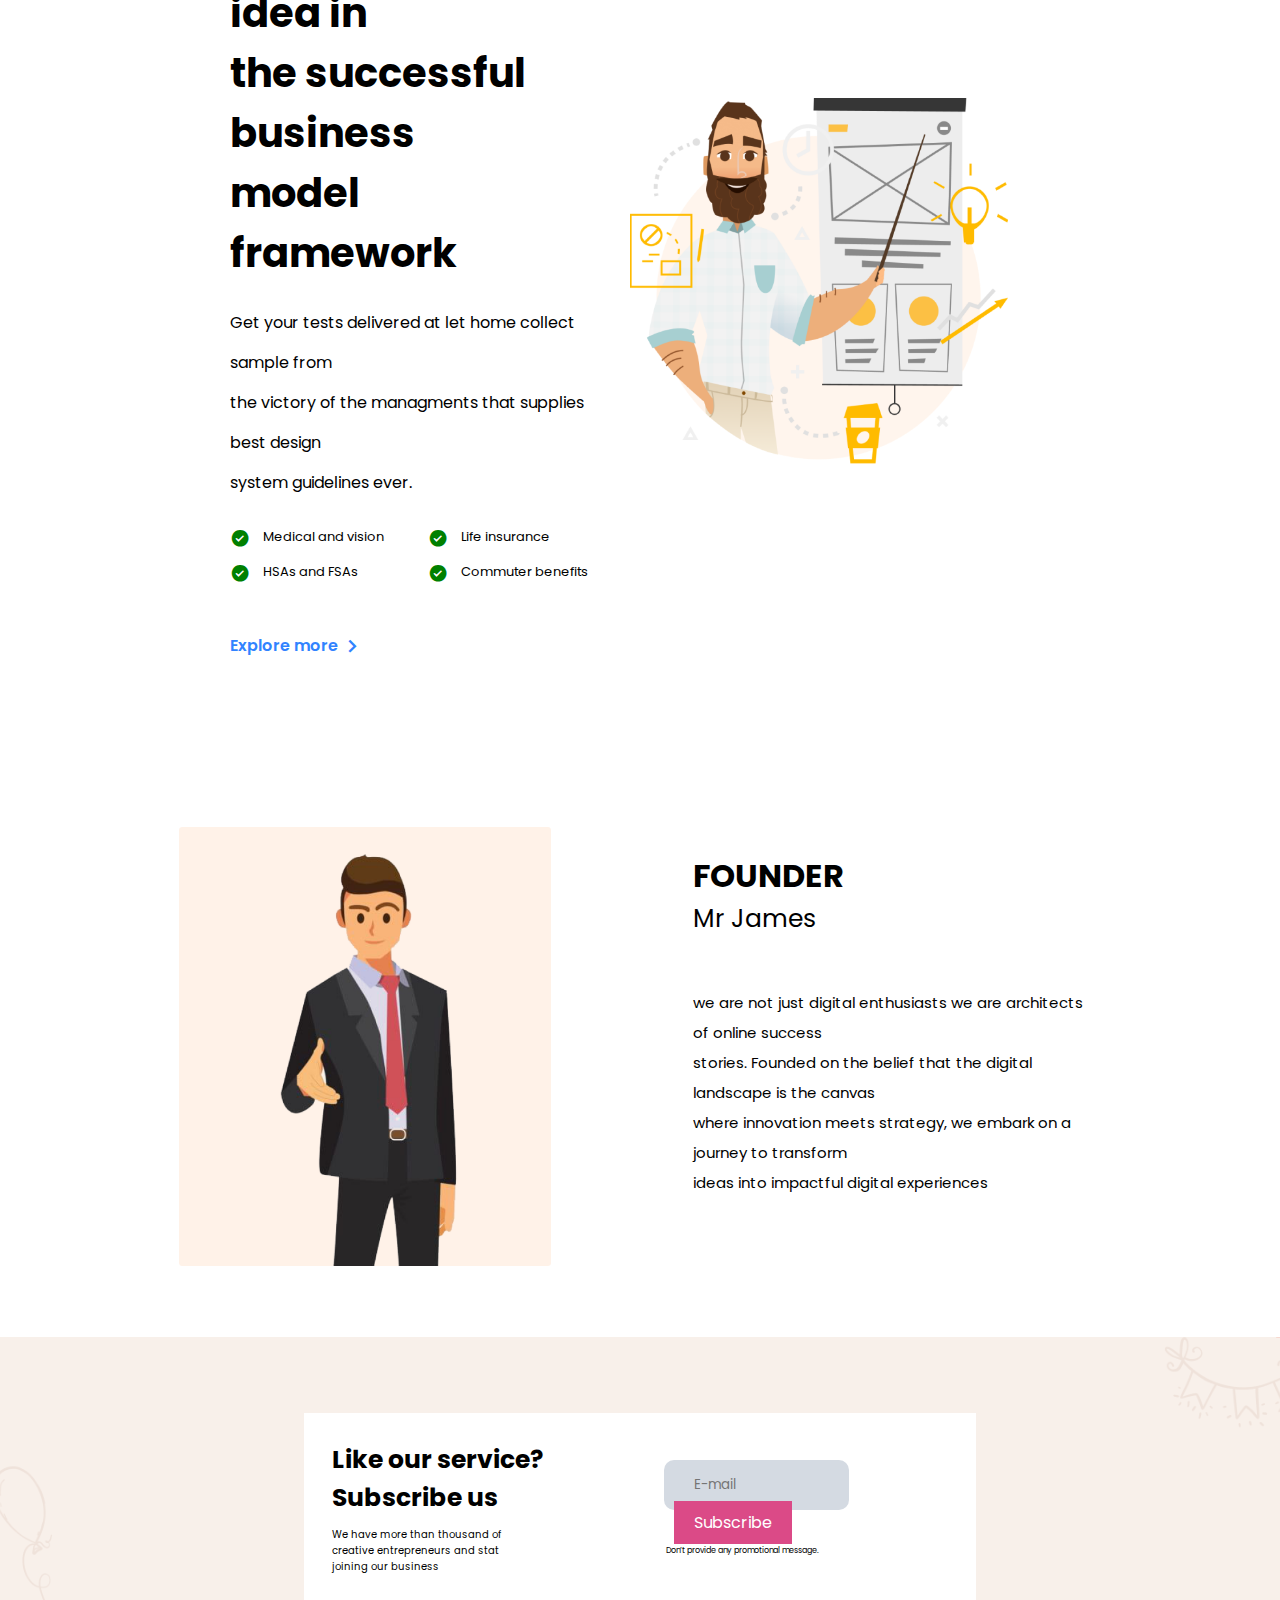
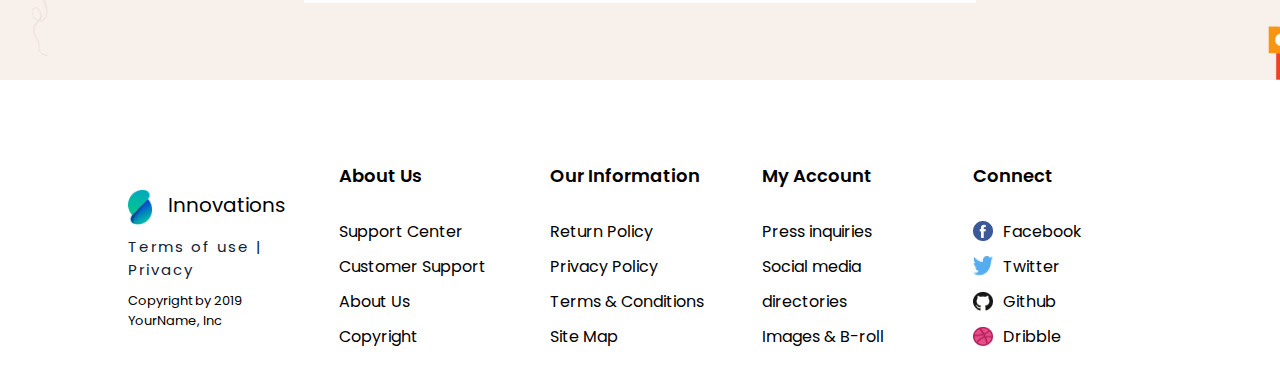
==== commit da688a29: "QuikFix" ====
--- a/about.html
+++ b/about.html
@@ -1,31 +1,38 @@
 <!DOCTYPE html>
 <html lang="en">
+
 <head>
-	<meta charset="utf-8">
-	<meta name="viewport" content="width=device-width, initial-scale=1">
-	<meta name="description" content="Mary's simple recipe for maple bacon donuts makes a sticky, sweet treat with just a hint of salt that you'll keep coming back for.">
-	<meta http-equiv="Content-Security-Policy" content="default-src * self blob: data: gap:; style-src * self 'unsafe-inline' blob: data: gap:; script-src * 'self' 'unsafe-eval' 'unsafe-inline' blob: data: gap:; object-src * 'self' blob: data: gap:; img-src * self 'unsafe-inline' blob: data: gap:; connect-src self * 'unsafe-inline' blob: data: gap:; frame-src * self blob: data: gap:;">
+    <meta charset="utf-8">
+    <meta name="viewport" content="width=device-width, initial-scale=1">
+    <meta name="description"
+        content="Mary's simple recipe for maple bacon donuts makes a sticky, sweet treat with just a hint of salt that you'll keep coming back for.">
+    <meta http-equiv="Content-Security-Policy"
+        content="default-src * self blob: data: gap:; style-src * self 'unsafe-inline' blob: data: gap:; script-src * 'self' 'unsafe-eval' 'unsafe-inline' blob: data: gap:; object-src * 'self' blob: data: gap:; img-src * self 'unsafe-inline' blob: data: gap:; connect-src self * 'unsafe-inline' blob: data: gap:; frame-src * self blob: data: gap:;">
 
-	<title>Digital Agency</title>
-	<link rel="stylesheet" type="text/css" href="assets/css/about.css">
+    <title>Digital Agency</title>
+    <link rel="stylesheet" type="text/css" href="assets/css/about.css">
 
-	<link rel="stylesheet"
-  href="https://unpkg.com/boxicons@latest/css/boxicons.min.css">
-
-  <link rel="preconnect" href="https://fonts.googleapis.com">
-  <link rel="preconnect" href="https://fonts.gstatic.com" crossorigin>
-  <link href="https://fonts.googleapis.com/css2?family=Paytone+One&family=Poppins:wght@100;200;300;400;500;600;700;800;900&display=swap" rel="stylesheet">
+    <link rel="stylesheet" href="https://unpkg.com/boxicons@latest/css/boxicons.min.css">
+    <link rel="shortcut icon" href="assets/img/Group.png" type="image/x-icon">
+    <link rel="preconnect" href="https://fonts.googleapis.com">
+    <link rel="preconnect" href="https://fonts.gstatic.com" crossorigin>
+    <link
+        href="https://fonts.googleapis.com/css2?family=Paytone+One&family=Poppins:wght@100;200;300;400;500;600;700;800;900&display=swap"
+        rel="stylesheet">
 
 </head>
+
 <body>
-	<!--header--->
-	<header>
-		<a href="index.html" class="logo" aria-label="Read more"><img src="assets/img/Group.png" alt="#">Innovations</a>
+    <!--header--->
+    <header>
+        <a href="index.html" class="logo" aria-label="Read more"><img src="assets/img/Group.png" alt="#">Innovations</a>
         <ul class="navlist">
             <li><a href="index.html" aria-label="Read more"><i class='bx bx-home-alt-2'></i><span>Home</span></a></li>
-            <li><a href="advertise.html" aria-label="Read more"><i class='bx bx-message-alt-add' ></i><span>Advertise</span></a></li>
-            <li><a href="support.html" aria-label="Read more"><i class='bx bx-support' ></i><span>Support</span></a></li>
-            <li><a href="#" aria-label="Read more"><i class='bx bx-info-circle' ></i><span>About</span></a></li>
+            <li><a href="advertise.html" aria-label="Read more"><i
+                        class='bx bx-message-alt-add'></i><span>Advertise</span></a></li>
+            <li><a href="support.html" aria-label="Read more"><i class='bx bx-support'></i><span>Support</span></a></li>
+            <li><a href="#" aria-label="Read more" class="active"><i
+                        class='bx bx-info-circle'></i><span>About</span></a></li>
         </ul>
         <div class="other">
             <a href="login.html" class="btn" aria-label="Read more">Login</a>
@@ -34,7 +41,7 @@
                 <img src="assets/img/line.png" alt="#">
             </div>
         </div>
-	</header>
+    </header>
 
     <section class="about">
         <div class="title-sec">
@@ -59,7 +66,9 @@
                 <img src="assets/img/illustration.png" alt="#">
             </div>
             <div class="txt">
-                <p> we are not just digital enthusiasts  we are architects of online success stories. Founded on the belief that the digital landscape is the canvas where innovation meets strategy, we embark on a journey to transform ideas into impactful digital experiences</p>
+                <p> we are not just digital enthusiasts we are architects of online success stories. Founded on the
+                    belief that the digital landscape is the canvas where innovation meets strategy, we embark on a
+                    journey to transform ideas into impactful digital experiences</p>
             </div>
         </div>
         <div class="why">
@@ -81,18 +90,19 @@
             <div class="column">
                 <div class="col-1">
                     <h1>We will turn your idea in <br>the successful business <br>model framework</h1>
-                    <p>Get your tests delivered at let home collect sample from <br>the victory of the managments that supplies best design <br>system guidelines ever.</p>
+                    <p>Get your tests delivered at let home collect sample from <br>the victory of the managments that
+                        supplies best design <br>system guidelines ever.</p>
                     <div class="checks">
                         <div class="check-1">
-                            <a href="#" class="a2"><i class='bx bxs-check-circle' ></i> Medical and vision</a>
-                            <a href="#"><i class='bx bxs-check-circle' ></i> Life insurance</a>
+                            <a href="#" class="a2"><i class='bx bxs-check-circle'></i> Medical and vision</a>
+                            <a href="#"><i class='bx bxs-check-circle'></i> Life insurance</a>
                         </div>
                         <div class="check-2">
-                            <a href="#" class="a1"><i class='bx bxs-check-circle' ></i> HSAs and FSAs</a>
-                            <a href="#"><i class='bx bxs-check-circle' ></i> Commuter benefits</a>
+                            <a href="#" class="a1"><i class='bx bxs-check-circle'></i> HSAs and FSAs</a>
+                            <a href="#"><i class='bx bxs-check-circle'></i> Commuter benefits</a>
                         </div>
                     </div>
-                    <a href="#" class="explore">Explore more <i class='bx bx-chevron-right' ></i></a>
+                    <a href="#" class="explore">Explore more <i class='bx bx-chevron-right'></i></a>
                 </div>
                 <div class="col-2">
                     <img src="assets/img/illustration2.png" alt="#">
@@ -109,7 +119,9 @@
             <div class="detailss">
                 <h1>FOUNDER</h1>
                 <p>Mr James</p>
-                <p class="p1"> we are not just digital enthusiasts  we are architects of online success <br>stories. Founded on the belief that the digital landscape is the canvas <br>where innovation meets strategy, we embark on a journey to transform <br>ideas into impactful digital experiences</p>
+                <p class="p1"> we are not just digital enthusiasts we are architects of online success <br>stories.
+                    Founded on the belief that the digital landscape is the canvas <br>where innovation meets strategy,
+                    we embark on a journey to transform <br>ideas into impactful digital experiences</p>
             </div>
         </div>
     </div>
@@ -120,15 +132,15 @@
                 <h1>Like our service? Subscribe us</h1>
                 <p>We have more than thousand of creative entrepreneurs and stat joining our business</p>
             </div>
-        
-            
-                <form action="#">
-                    <input type="email" placeholder="E-mail">
-                    <a href="#">Subscribe</a>
-                    <div class="txt3">
-                        <p>Don’t provide any promotional message.</p>
-                    </div>
-                </form>
+
+
+            <form action="#">
+                <input type="email" placeholder="E-mail">
+                <a href="#">Subscribe</a>
+                <div class="txt3">
+                    <p>Don’t provide any promotional message.</p>
+                </div>
+            </form>
         </div>
     </section>
 
@@ -136,7 +148,7 @@
         <div class="rows">
             <div class="copy">
                 <a href="#" class="logo" aria-label="Read more"><img src="assets/img/Group.png" alt="#">Innovations</a>
-                <h1>Terms of use   |   Privacy</h1>
+                <h1>Terms of use | Privacy</h1>
                 <p>Copyright by 2019 YourName, Inc</p>
             </div>
             <div class="det-foot">
@@ -177,7 +189,8 @@
             </div>
         </div>
     </footer>
-    
-    
+
+
 </body>
+
 </html>--- a/assets/css/about.css
+++ b/assets/css/about.css
@@ -70,6 +70,9 @@
     letter-spacing: 2px;
     transition: all .4s ease;
 }
+li .active{
+    color: #0A8080;
+}
 
 .navlist a:hover{
     color: #0A8080;
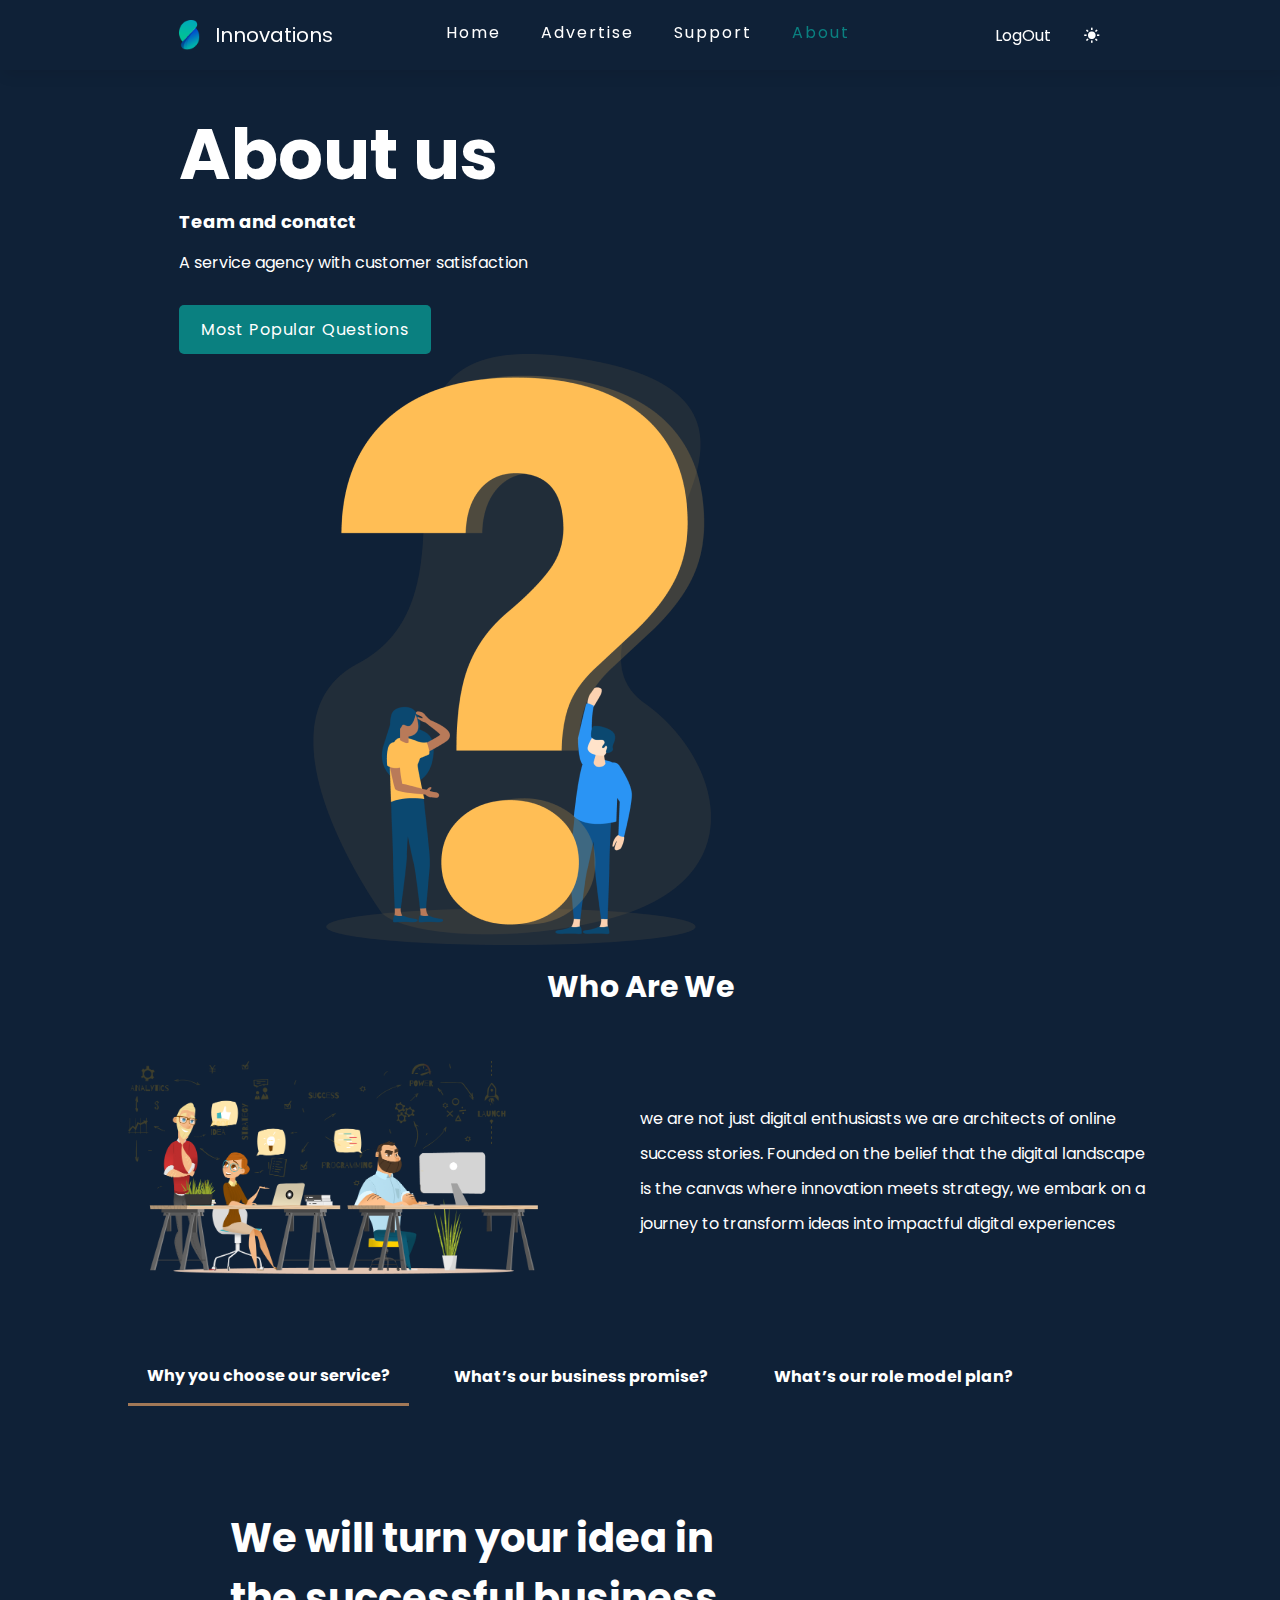
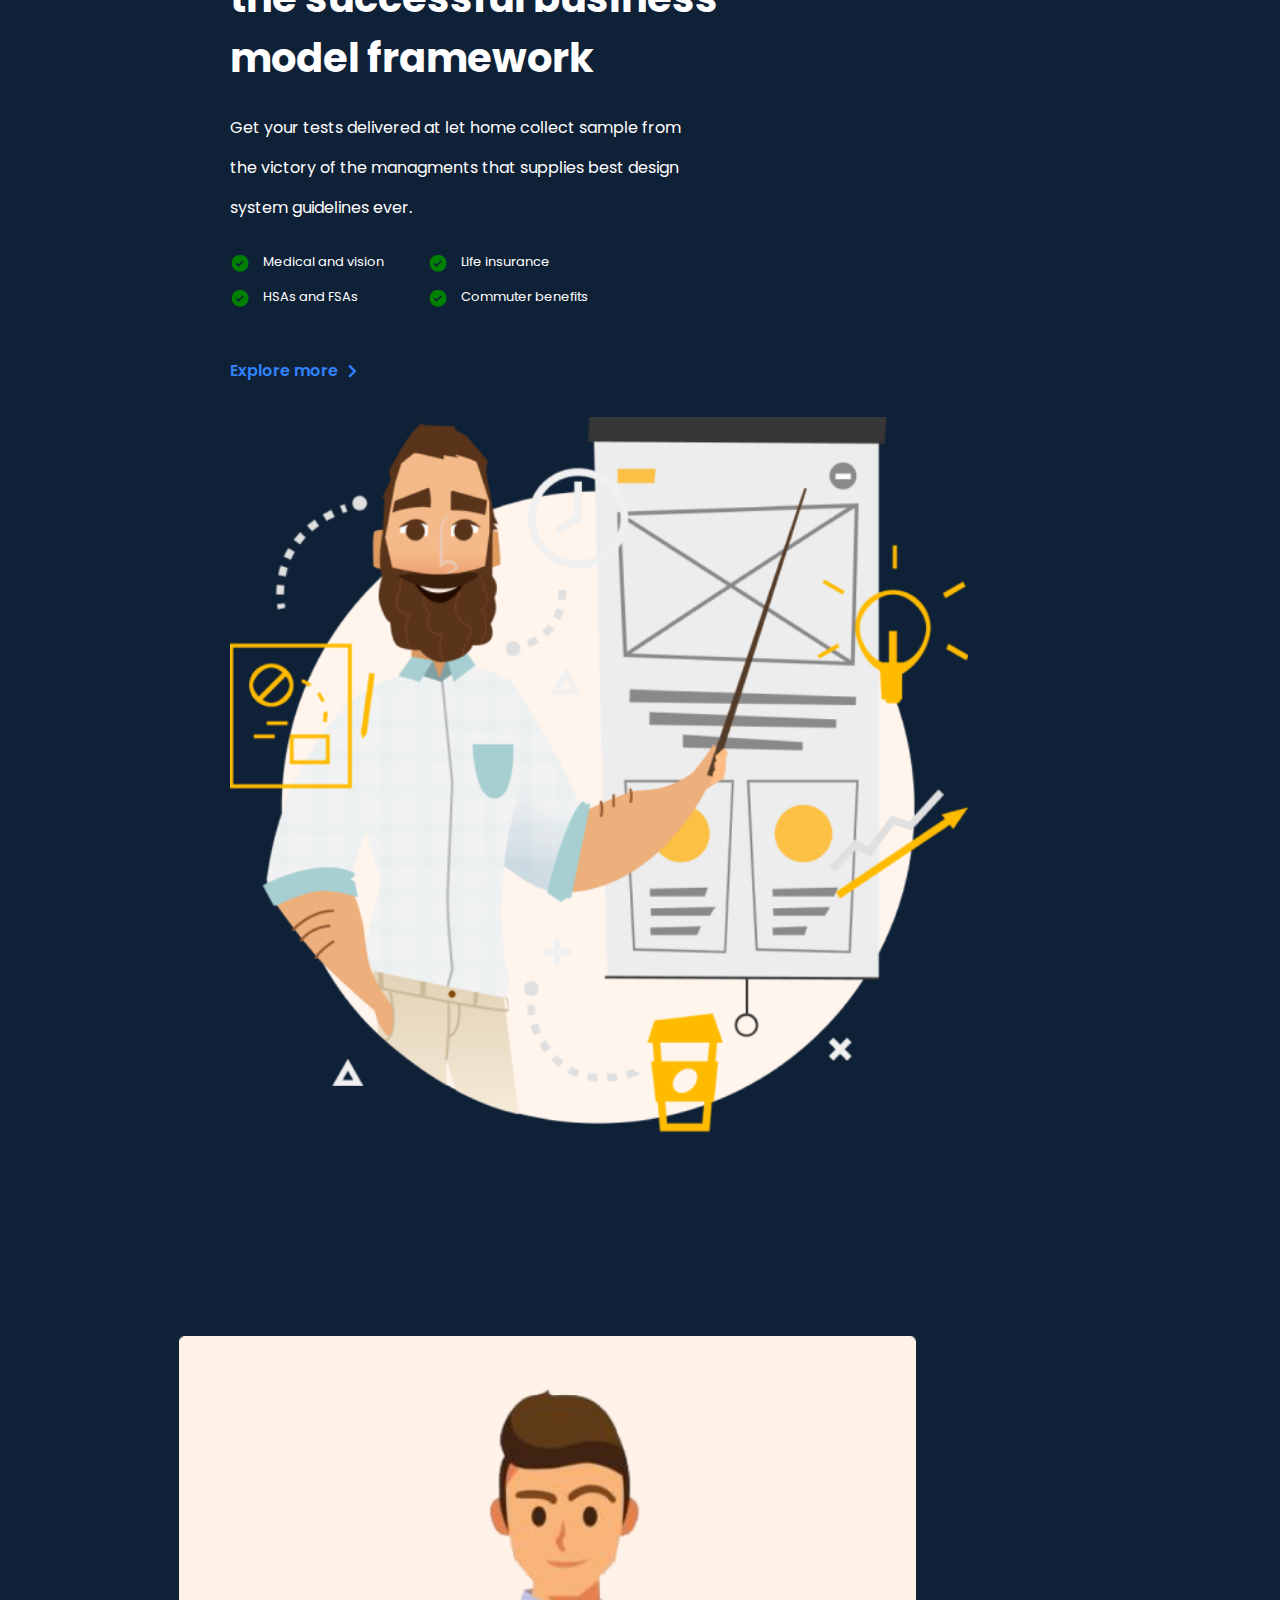
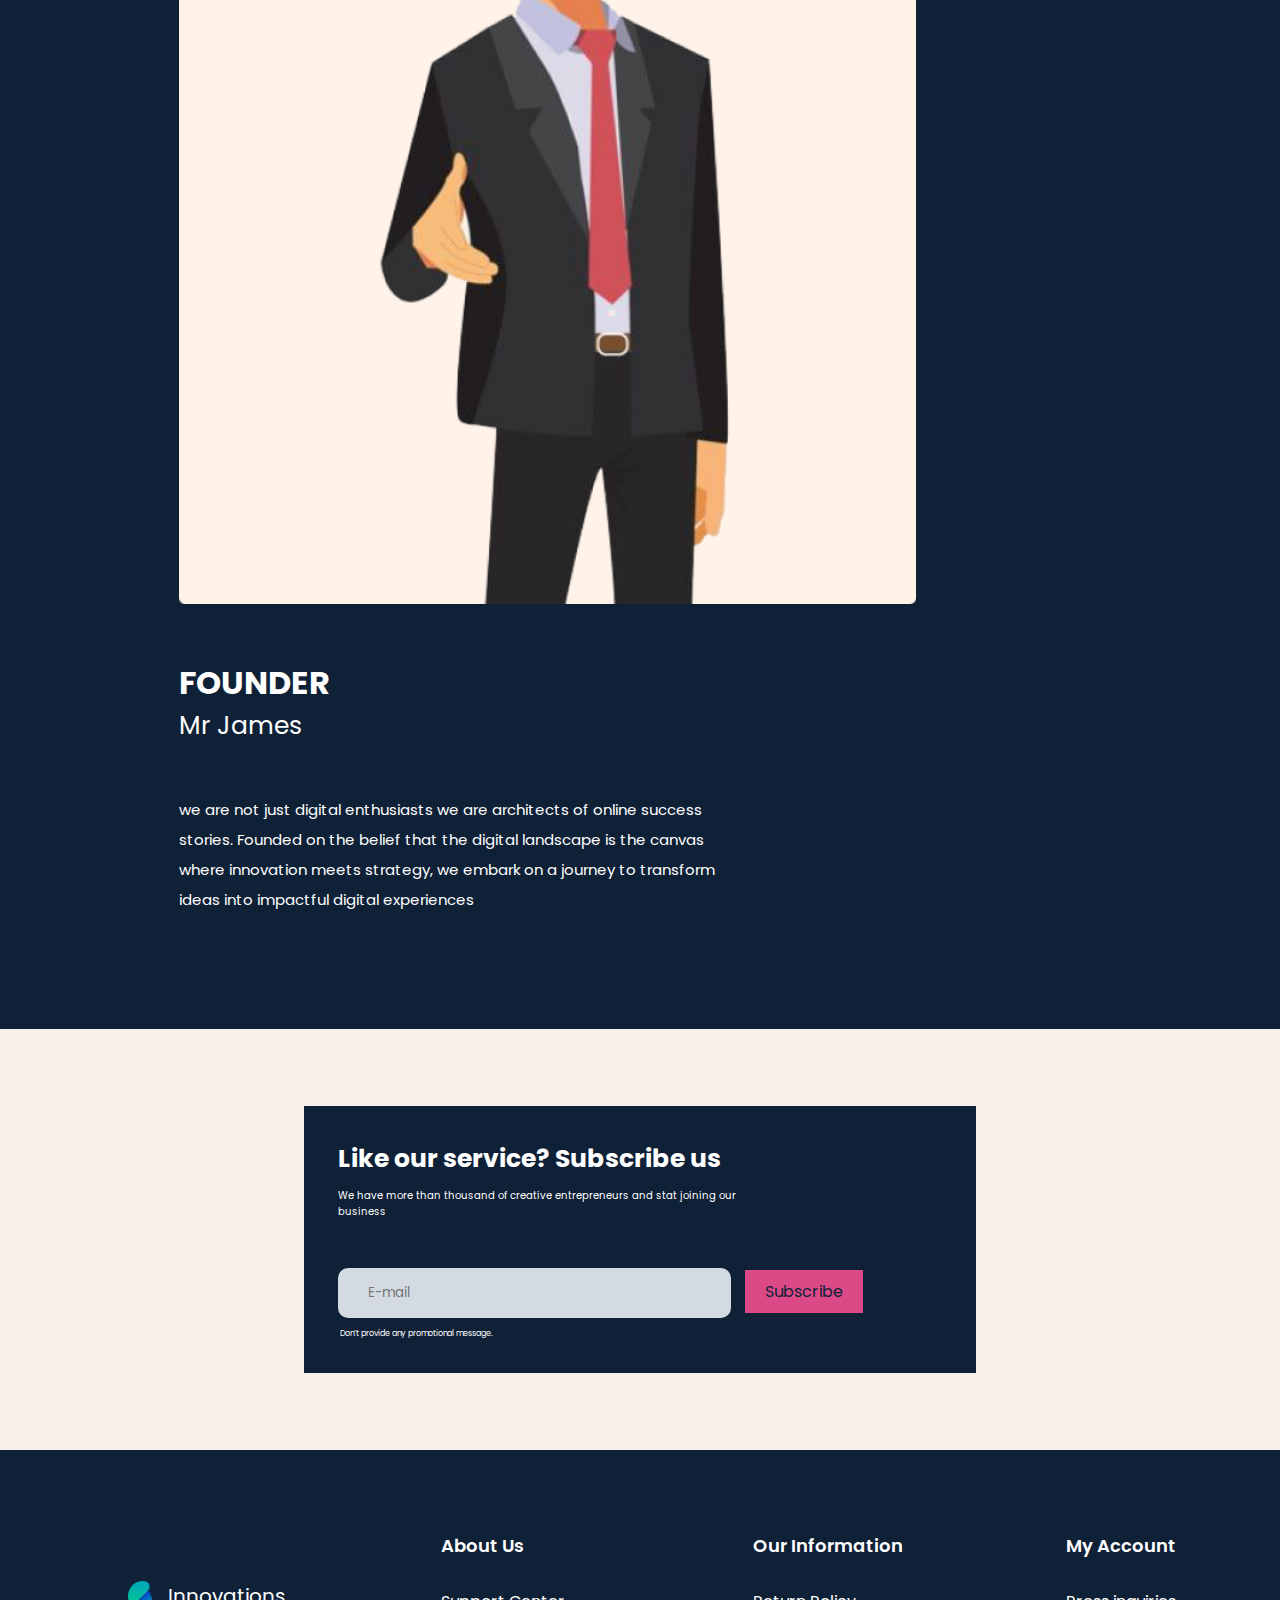
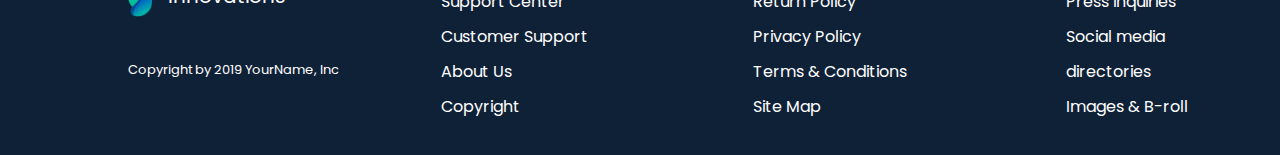
==== commit 35f82937: "Quick Fix" ====
--- a/about.html
+++ b/about.html
@@ -25,9 +25,10 @@
 <body>
     <!--header--->
     <header>
+        <div class="bx bx-menu" id="menu"></div>
         <a href="index.html" class="logo" aria-label="Read more"><img src="assets/img/Group.png" alt="#">Innovations</a>
         <ul class="navlist">
-            <li><a href="index.html" aria-label="Read more"><i class='bx bx-home-alt-2'></i><span>Home</span></a></li>
+            <li><a href="home.html" aria-label="Read more"><i class='bx bx-home-alt-2'></i><span>Home</span></a></li>
             <li><a href="advertise.html" aria-label="Read more"><i
                         class='bx bx-message-alt-add'></i><span>Advertise</span></a></li>
             <li><a href="support.html" aria-label="Read more"><i class='bx bx-support'></i><span>Support</span></a></li>
@@ -35,20 +36,19 @@
                         class='bx bx-info-circle'></i><span>About</span></a></li>
         </ul>
         <div class="other">
-            <a href="login.html" class="btn" aria-label="Read more">Login</a>
-            <a href="signup.html" class="btn2" aria-label="Read more">Get Started</a>
-            <div class="line">
-                <img src="assets/img/line.png" alt="#">
-            </div>
+            <a href="#" class="btn2" aria-label="Read more" title="logout"></a>
+            <a href="login.html" class="btn2" aria-label="Read more" title="logout">LogOut</a>
+            <i class='bx bxs-sun' id="moon"></i>
         </div>
     </header>
 
+<div class="main">
     <section class="about">
         <div class="title-sec">
             <h1>About us</h1>
             <h2>Team and conatct</h2>
             <p>A service agency with customer satisfaction</p>
-            <a href="login.html" class="getbtn" aria-label="Read more">Get Started</a>
+            <a href="faq.htm" class="getbtn" aria-label="Read more">Most Popular Questions</a>
         </div>
         <div class="supp-img">
             <img src="assets/img/Girlandguy.png" alt="#">
@@ -189,6 +189,33 @@
             </div>
         </div>
     </footer>
+</div>
+
+<div class="mob">
+    
+    <img src="assets/img/3D Illustration WFH Character.jpg" alt="image" class="h-img">
+    <div class="row-mob">
+        <div class="title">
+            <h1>About us</h1>
+            <div class="line-t"></div>
+        </div>
+    </div>
+
+    <div class="founder">
+        <p>we are not just digital enthusiasts we are architects of online success stories. Founded on the belief that the digital landscape is the canvas where innovation meets strategy, we embark on a journey to transform ideas into impactful digital experiences</p>
+    </div>
+    <h1 class="txtt">Founder</h1>
+
+    <div class="f-img">
+        <img src="assets/img/image11.png" alt="image" class="im1">
+        <h1>MR CHABAB</h1>
+        <img src="assets/img/Group 75.png" alt="image">
+    </div>
+
+</div>
+
+<script src="assets/js/home.js"></script>
+    <script src="assets/js/script.js"></script>
 
 
 </body>
--- a/assets/css/about.css
+++ b/assets/css/about.css
@@ -19,15 +19,29 @@
 	font-display: swap;
   }
   
-:root{
-	--bg-color: #FFFFFF;
-	--text-color: black;
-	--second-color: #5a7184;
-	--main-color: #6e54fa;
-	--big-font: 6rem;
-	--h2-font: 3rem;
-	--p-font: 1.1rem;
-}
+  :root {
+    --bg-color:  #0F2137;
+    --text-color: #ffffff;
+    --second-color: #0A8080;
+    --main-color: #0F2137;
+    --main-color2: #0F2137;
+    --big-font: 6rem;
+    --h2-font: 3rem;
+    --p-font: 1.1rem;
+}
+
+
+.dark-theme{
+    --bg-color: #ffffff;
+    --text-color: #0F2137;
+    --second-color: #0A8080;
+    --main-color: #e6d8cc;
+    --main-color2: #FFF5ED;
+    --big-font: 6rem;
+    --h2-font: 3rem;
+    --p-font: 1.1rem;
+}
+
 body{
 	background: var(--bg-color);
 	color: var(--text-color);
@@ -53,7 +67,7 @@
 
 .logo{
     display: flex;
-    color: black;
+    color: var(--text-color);
     font-size: 20px;
 }
 
@@ -65,22 +79,22 @@
 
 .navlist a{
     position: relative;
-    color: black;
+    color: var(--text-color);
     margin: 0 20px;
     letter-spacing: 2px;
     transition: all .4s ease;
 }
 li .active{
-    color: #0A8080;
+    color: var(--second-color);
 }
 
 .navlist a:hover{
-    color: #0A8080;
+    color: var(--second-color);
 }
 
 .navlist a::after{
     position: absolute;
-    background-color: #0A8080;
+    background-color: var(--second-color);
     content: '';
     left: 0;
     bottom: 0;
@@ -102,14 +116,31 @@
 }
 
 .btn{
-    color: black;
+    color: var(--text-color);
     letter-spacing: 2px;
     margin-right: 20px;
 }
 
+
 .btn2{
-    color: #0A8080;
-    position: relative;
+    color: var(--text-color);
+}
+
+.other{
+    display: flex;
+    gap: 2rem;
+    justify-content: center;
+    align-items: center;
+}
+
+.other a:last-child {
+    color: var(--second-color);
+}
+
+#moon{
+    font-size: 18px;
+    color: var(--text-color);
+    cursor: pointer;
 }
 
 .line img{
@@ -117,19 +148,26 @@
     right: 14%;
 }
 
+#menu {
+    font-size: 30px;
+    display: none;
+    z-index: 10001;
+}
+
 .about{
-    display: flex;
+    display: grid;
+    grid-template-columns: repeat(auto-fill , minmax(500px , 1fr));
     justify-content: space-between;
     align-items: center;
     padding: 8% 14%;
     text-align: start;
-    background-color: #FFF5ED;
+    background-color: var(--main-color);
     width: 100%;
     height: 100vh;
 }
 
 .title-sec h1{
-    color: black;
+    color: var(--text-color);
     font-size: 70px;
 }
 
@@ -138,13 +176,13 @@
 }
 
 .title-sec p{
-    color: black;
+    color: var(--text-color);
     margin: 15px 0;
 }
 
 .getbtn{
-    background-color: #0A8080;
-    color: white;
+    background-color: var(--second-color);
+    color: var(--text-color);
     letter-spacing: 1px;
     padding: 12px 22px;
     margin-top: 15px;
@@ -167,14 +205,15 @@
 }
 
 .row{
-    display: flex;
+    display: grid;
+    grid-template-columns: repeat(auto-fill , minmax(500px , 1fr));
     justify-content: center;
     align-items: center;
     margin-top: 5%;
 }
 
 .img img{
-    width: 120%;
+    width: 100%;
     height: auto;
 }
 
@@ -184,18 +223,18 @@
 }
 
 .txt p{
-    width: 60%;
+    width: 100%;
     line-height: 35px;
     float: right;
 }
 
 .rows{
     margin-top: 8%;
-    display: flex;
-    justify-content: center;
-    align-items: center;
-    gap: 3rem;
-    width: 100%;
+    display: grid;
+    grid-template-columns: repeat(auto-fill , minmax(500px , 1fr));
+    justify-content: center;
+    align-items: center;
+    width: 180%;
 }
 
 .txts h1{
@@ -217,7 +256,8 @@
 }
 
 .column{
-    display: flex;
+    display: grid;
+    grid-template-columns: repeat(auto-fill , minmax(500px , 1fr));
     justify-content: center;
     align-items: center;
     gap: 2rem;
@@ -234,7 +274,7 @@
 }
 
 .col-1 p{
-    color: black;
+    color: var(--text-color);
     line-height: 40px;
     margin-top: 20px;
 }
@@ -254,7 +294,7 @@
 }
 
 .check-1 a {
-    color: black;
+    color: var(--text-color);
     font-size: small;
 }
 
@@ -273,7 +313,7 @@
 }
 
 .check-2 a {
-    color: black;
+    color: var(--text-color);
     font-size: small;
 }
 
@@ -307,7 +347,8 @@
 }
 
 .rowss{
-    display: flex;
+    display: grid;
+    grid-template-columns: repeat(auto-fill , minmax(500px , 1fr));
     justify-content: center;
     align-items: center;
     gap: 3rem;
@@ -321,12 +362,12 @@
 
 .detailss p{
     font-size: 25px;
-    color: black;
+    color: var(--text-color);
     margin-bottom: 50px;
 }
 
 .detailss .p1{
-    color: black;
+    color: var(--text-color);
     font-size: 15px;
     line-height: 30px;
 }
@@ -346,14 +387,14 @@
 
 .det{
     display: grid;
-    grid-template-columns: repeat(2,1fr);
+    grid-template-columns: repeat(auto-fill , minmax(400px , 1fr));
     justify-content: center;
     align-items: center;
     text-align: start;
     gap: 3rem;
-    background-color: white;
+    background-color: var(--bg-color);
     width: 60%;
-    padding: 2.5%;
+    padding: 3%;
 }
 
 .titles h1{
@@ -361,7 +402,7 @@
 }
 .titles p{
     font-size: 10px;
-    color: black;
+    color: var(--text-color);
     width: 70%;
     margin-top: 10px;
 }
@@ -373,10 +414,10 @@
     padding: 15px 30px;
     width: 65%;
     border-radius: 10px;
-    color: black;
+    color: var(--text-color);
 }
 .txt3 p{
-    color: black;
+    color: var(--text-color);
     font-size: 8px;
     margin-top: 10px;
     margin-left: 2px;
@@ -384,7 +425,7 @@
 
 form a{
     background-color: #DB4A87;
-    color: white;
+    color: var(--bg-color);
     padding: 10px 20px;
     margin-left: 10px;
 }
@@ -403,7 +444,7 @@
 
 .rows{
     display: grid;
-    grid-template-columns: repeat(5,1fr);
+    grid-template-columns: repeat(auto-fill , minmax(260px , 1fr));
     gap: 2rem;
     justify-content: center;
     align-items: center;
@@ -419,7 +460,7 @@
 }
 
 .copy p{
-    color: black;
+    color: var(--text-color);
     font-size: small;
 }
 
@@ -431,7 +472,7 @@
 }
 
 .det-foot a{
-    color: black;
+    color: var(--text-color);
     margin-bottom: 10px;
     display: inline-flex;
 }
@@ -444,339 +485,205 @@
     margin-right: 10px;
 }
 
-@media screen and (max-width : 500px) {
-    header {
-        background-color: #0A8080;
-        bottom: -2%;
-        position: fixed;
+.mob{
+    display: none;
+}
+
+@media screen and (max-width : 770px){
+
+    header{
+        padding: 20px 2%;
+    }
+
+    .line img {
+        right: 2%;
+    }
+
+    .navlist a{
+        margin: 15px;
+    }
+
+    .support{
+        text-align: center;
+    }
+
+    
+
+
+}
+
+@media screen and (max-width : 900px) and (min-width : 770px){
+
+    header{
+        padding: 20px 2%;
+    }
+
+    .line img {
+        right: 2%;
+    }
+
+    .navlist a{
+        margin: 15px;
+    }
+
+    .support{
+        text-align: center;
+    }   
+    
+
+}
+
+
+@media screen and (max-width : 467px) {
+
+
+
+    .main {
+        display: none;
+    }
+
+
+    #menu {
+        display: block;
+        cursor: pointer;
+        color: #0F2137;
+    }
+
+    header{
+        background-color: #E6D8CC;
+        box-shadow: none;
+    }
+   
+    .navlist {
+        position: absolute;
+        top: 0;
+        left: -100%;
+        width: 270px;
+        height: 120vh;
         display: flex;
-        justify-content: center;
+        flex-direction: column;
         align-items: center;
-        padding: 30px 0%;
+        padding: 150px 30px;
+        gap: 50px;
+        background-color: var(--second-color);
+        transition: all .4s ease;
+    }
+    .open {
+        left: 0;
+    }
+
+    .logo{
+        display: none;
+    }
+
+    
+    .other{
+        display: none;
+    }
+
+    li .active{
+        color: #e6d8cc;
+    }
+
+    .navlist a {
+        top: 100px;
+    }
+
+    .navlist a:hover {
+        color: var(--bg-color);
+    }
+
+    .btn a {
+        display: none;
+    }
+
+    .mob{
+        display: block;
+        padding: 25% 5%;
         width: 100%;
+        height: 100%;
+        background-color: #E6D8CC;
+        display: flex;
+        flex-direction: column;
+        gap: 20px;
+    }
+
+    form input{
+        width: 300px;
+        background-color: var(--bg-color);
+        box-shadow: 4px 4px 20px rgba(0, 0, 0, 0.1);
+        border-radius: 18px;
+        margin-left: 30px;
+
+    }
+
+    .h-img{
+        width: 280px;
+        height: 170px;
+        box-shadow: 4px 4px 20px rgba(0, 0, 0, 0.1);
         border-radius: 20px;
-        box-shadow: 20px 10px 50px rgba(0, 0, 0, 0.336);
-    }
-
-    .logo {
-        display: none;
-    }
-
-    .other {
-        display: none;
-    }
-
-    .navlist li {
-        display: flex;
-        justify-content: space-between;
-        align-items: center;
-        text-align: center;
-    }
-
-    .navlist span {
-        color: white;
-        display: none;
-    }
-
-    .navlist i {
-        display: block;
-        color: white;
-        font-size: 25px;
-        margin-left: 10px;
-    }
-
-    .about {
-        display: flex;
-        flex-direction: column-reverse;
-        justify-content: center;
-        align-items: center;
-        text-align: center;
-        width: 100%;
-        height: 50%;
-    }
-
-    .title-sec h1 {
-        width: 100%;
-        font-size: 30px;
-    }
-
-    .supp-img img {
-        width: 100%;
-        height: auto;
-    }
-
-    .subscribe {
-        width: 100%;
-        height: auto;
-        background-image: url(../img/Group\ 79.png);
-        background-position: center;
-        background-size: cover;
-        margin-top: 10%;
-        padding: 6% 30px;
-        display: flex;
-        justify-content: center;
-        align-items: center;
-    }
-
-    .det {
-        display: grid;
-        grid-template-columns: repeat(1, 1fr);
-        justify-content: center;
-        align-items: center;
-        text-align: center;
-        gap: 3rem;
-        background-color: white;
-        width: 100%;
-        padding: 2.5%;
-    }
-
-    .titles h1 {
-        font-size: 25px;
-    }
-
-    .titles p {
-        font-size: 10px;
-        color: black;
-        width: 100%;
-        margin-top: 10px;
-        text-align: center;
-    }
-
-
-    form input {
-        background-color: #D4DAE2;
-        border: none;
-        padding: 15px 30px;
-        width: 100%;
-        border-radius: 10px;
-        color: black;
-        margin-bottom: 20px;
-    }
-
-    .txt3 p {
-        color: black;
-        font-size: 8px;
-        margin-top: 10px;
-        margin-left: 2px;
-    }
-
-    form a {
-        background-color: #DB4A87;
-        color: white;
-        padding: 10px 20px;
-        justify-content: center;
+        object-fit: cover;
+        margin-left: 38px;
+    }
+
+    .row-mob{
         display: flex;
         align-items: center;
-        margin-right: 20px;
-    }
-
-    .rows {
-        display: grid;
-        grid-template-columns: repeat(1, 1fr);
+        justify-content: space-between;
+    }
+    .title h1{
+        display: inline-flex;
+        justify-content: start;
+        align-items: start;
+        width: 100%;
+        font-size: 20px;
+        color: #0F2137;
+    }
+    .line-t{
+        width: 50px;
+        background-color: #0F2137;
+        height: 7px;
+        border-radius: 50px;
+    }
+
+    .founder{
+        width: 100%;
+        background-color: #D4DAE2;
+        padding: 15px;
+        border-radius: 15px;
+        box-shadow: 4px 4px 20px rgba(0, 0, 0, 0.1);
+    }
+
+    .founder p{
+        text-align: start;
+    }
+
+    .txtt{
+        text-align: center;
+    }
+
+    .f-img .im1{
+        width: 200px;
+        height: 200px;
+        object-fit: cover;
+        border-radius: 50%;
+    }
+
+    .f-img{
+        display: flex;
+        flex-direction: column;
         gap: 2rem;
         justify-content: center;
         align-items: center;
     }
 
-    .who{
-        padding: 5% 5%;
-        width: 100%;
-    }
-    
-    .row{
-        display: flex;
-        flex-direction: column;
-        justify-content: center;
-        align-items: center;
-        gap: 1rem;
-        width: 100%;
-    }
-    
-    .img img{
-        width: 100%;
-        height: auto;
-    }
-    
-    .who h1{
-        text-align: center;
-        font-size: 30px;
-        margin-top: 5%;
-    }
-    
-    .txt p{
-        width: 100%;
-        line-height: 35px;
-        text-align: center;
-    }
-    
-    .rows{
-        margin-top: 8%;
-        display: flex;
-        flex-direction: column;
-        justify-content: center;
-        align-items: center;
-        gap: 1rem;
-        width: 100%;
-    }
-    
-    .txts h1{
-        font-size: medium;
-        font-weight: 700;
-        width: 100%;
-        text-align: center;
-    }
-    
-    .line1{
-        width: 50%;
-        height: 3px;
-        margin-left: 25%;
-        background-color: #A17857;
-    }
-    
-    .rows-why{
-        padding: 10% 1%;
-    }
-    
-    .column{
-        display: flex;
-        flex-direction: column-reverse;
-        justify-content: center;
-        align-items: center;
-        gap: 2rem;
-    }
-    
-    .col-1{
-        text-align: center;
-    }
-    
-    .col-1 h1{
-        font-size: 20px;
-        text-align: center;
-        margin-right: 20px;
-    }
-    
-    .col-1 p{
-        color: black;
-
-        margin-top: 20px;
-        font-size: 12px;
-    }
-    
-    .col-2 img{
-        width: 100%;
-        height: auto;
-    }
-    .checks{
-        margin-top: 20px;
-        width: 100%;
-    }
-    
-    .check-1 i{
-        color: green;
-        font-size: 20px;
-       
-    }
-    
-    .check-1 a {
-        color: black;
-        font-size: small;
-    }
-    
-    .check-1 a i{
-        vertical-align: middle;
-    }
-    
-    .check-2 i{
-        color: green;
-        font-size: 20px;
-    }
-    
-    .check-2{
-        margin-top: 10px;
-    }
-    
-    .check-2 a {
-        color: black;
-        font-size: small;
-    }
-    
-    .check-2 a i{
-        vertical-align: middle;
-    }
-    
-    
-    .explore{
-        color: #3183FF;
-        font-weight: 600;
-        display: inline-flex;
-        margin-top: 50px;
-    }
-    
-    .explore i{
-        color: #3183FF;
-        font-size: 27px;
-        
-    }
-    
-    .founder{
-        padding: 0 1%;
-    }
-    
-    .rowss{
-        display: flex;
-        justify-content: center;
-        flex-direction: column-reverse;
-        align-items: center;
-        text-align: center;
-        gap: 1rem;
-    }
-    
-    .img img{
-        width: 70%;
-        height: auto;
-    }
-    
-    
-    .detailss p{
+    .f-img img{
+        width: 100px;
+    }
+
+    .f-img h1{
         font-size: 25px;
-        color: black;
-        margin-bottom: 50px;
-    }
-    
-    .detailss .p1{
-        color: black;
-        font-size: 11px;
-        
-    }
-    
-
-
-
-
-
-
-
-    footer{
-        width: 100%;
-        height: auto;
-        padding: 5% 10%;
-    }
-    
-    .copy img{
-        margin-right: 15px;
-        width: 25px;
-        height: auto;
-    }
-    
-    .rows{
-        display: grid;
-        grid-template-columns: repeat(1,1fr);
-        gap: 2rem;
-        justify-content: center;
-        align-items: center;
-    }
-    
-    
-    
+    }
+
 
 }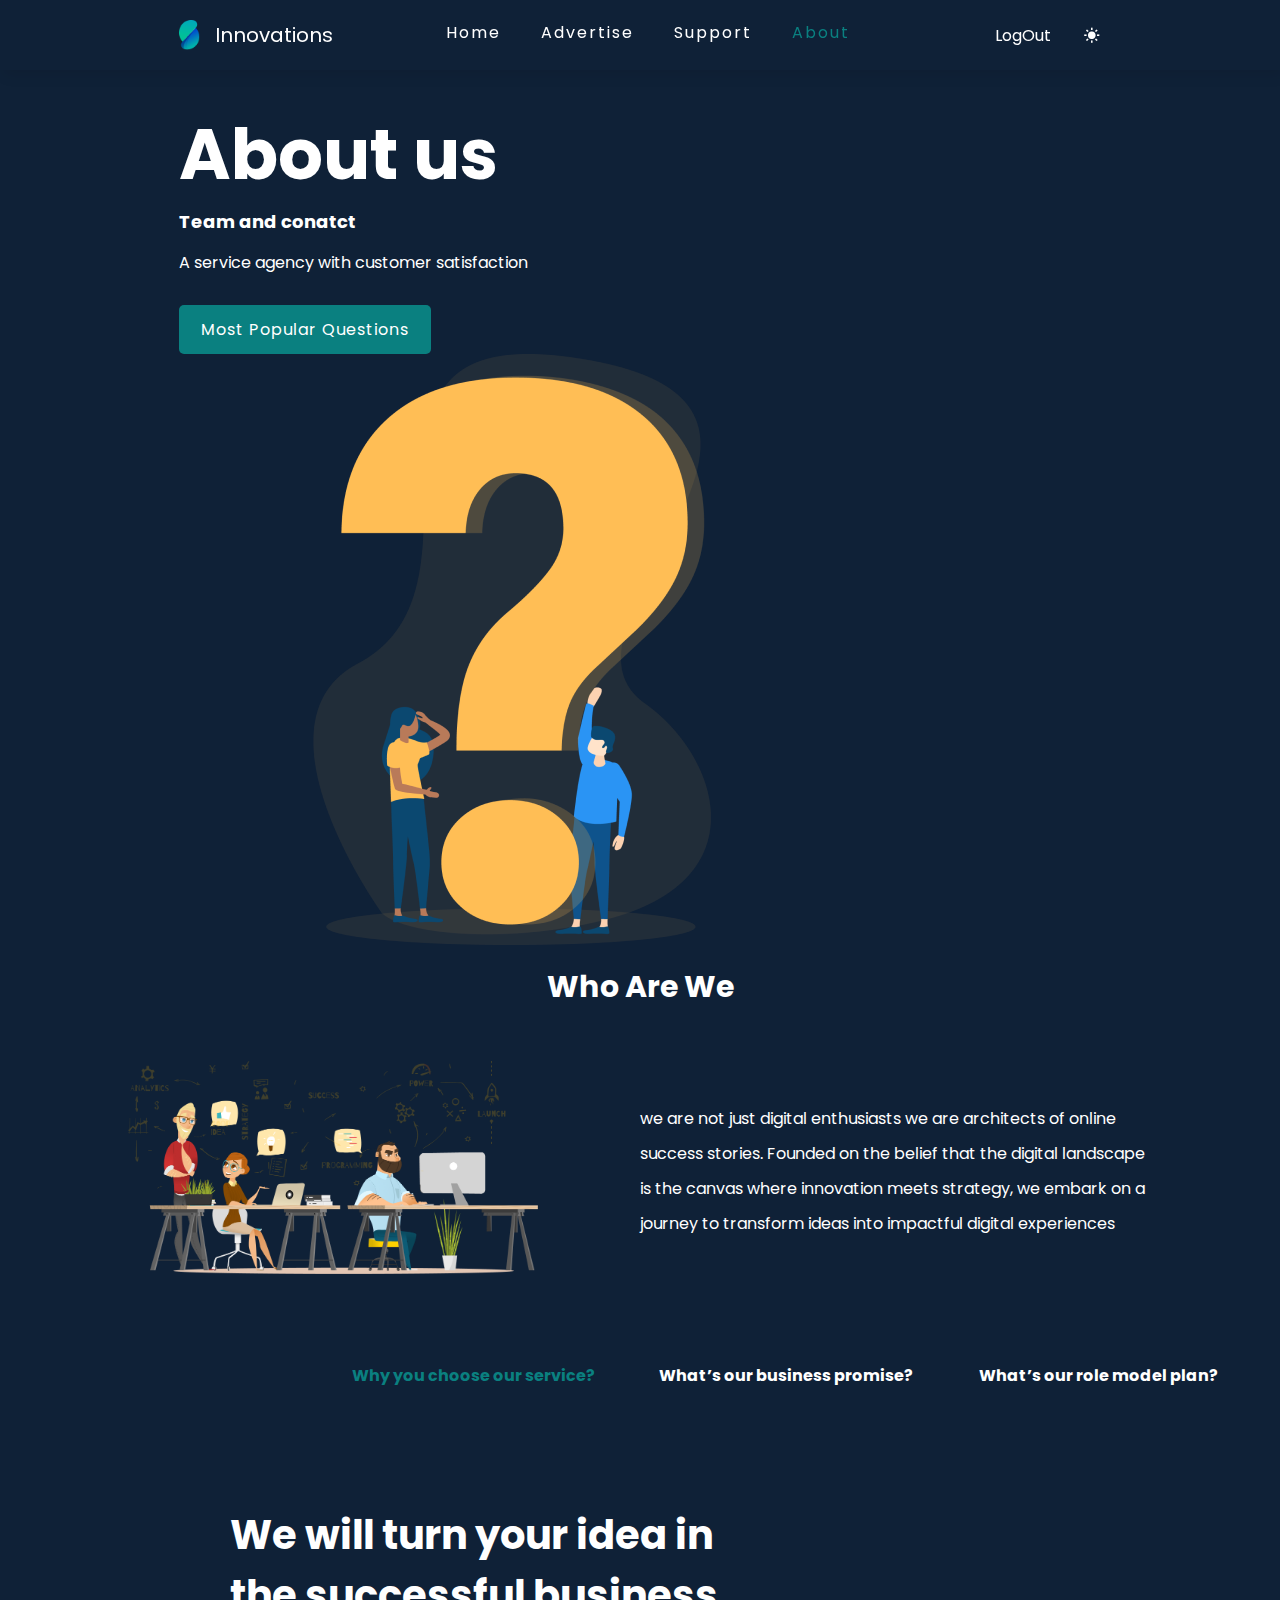
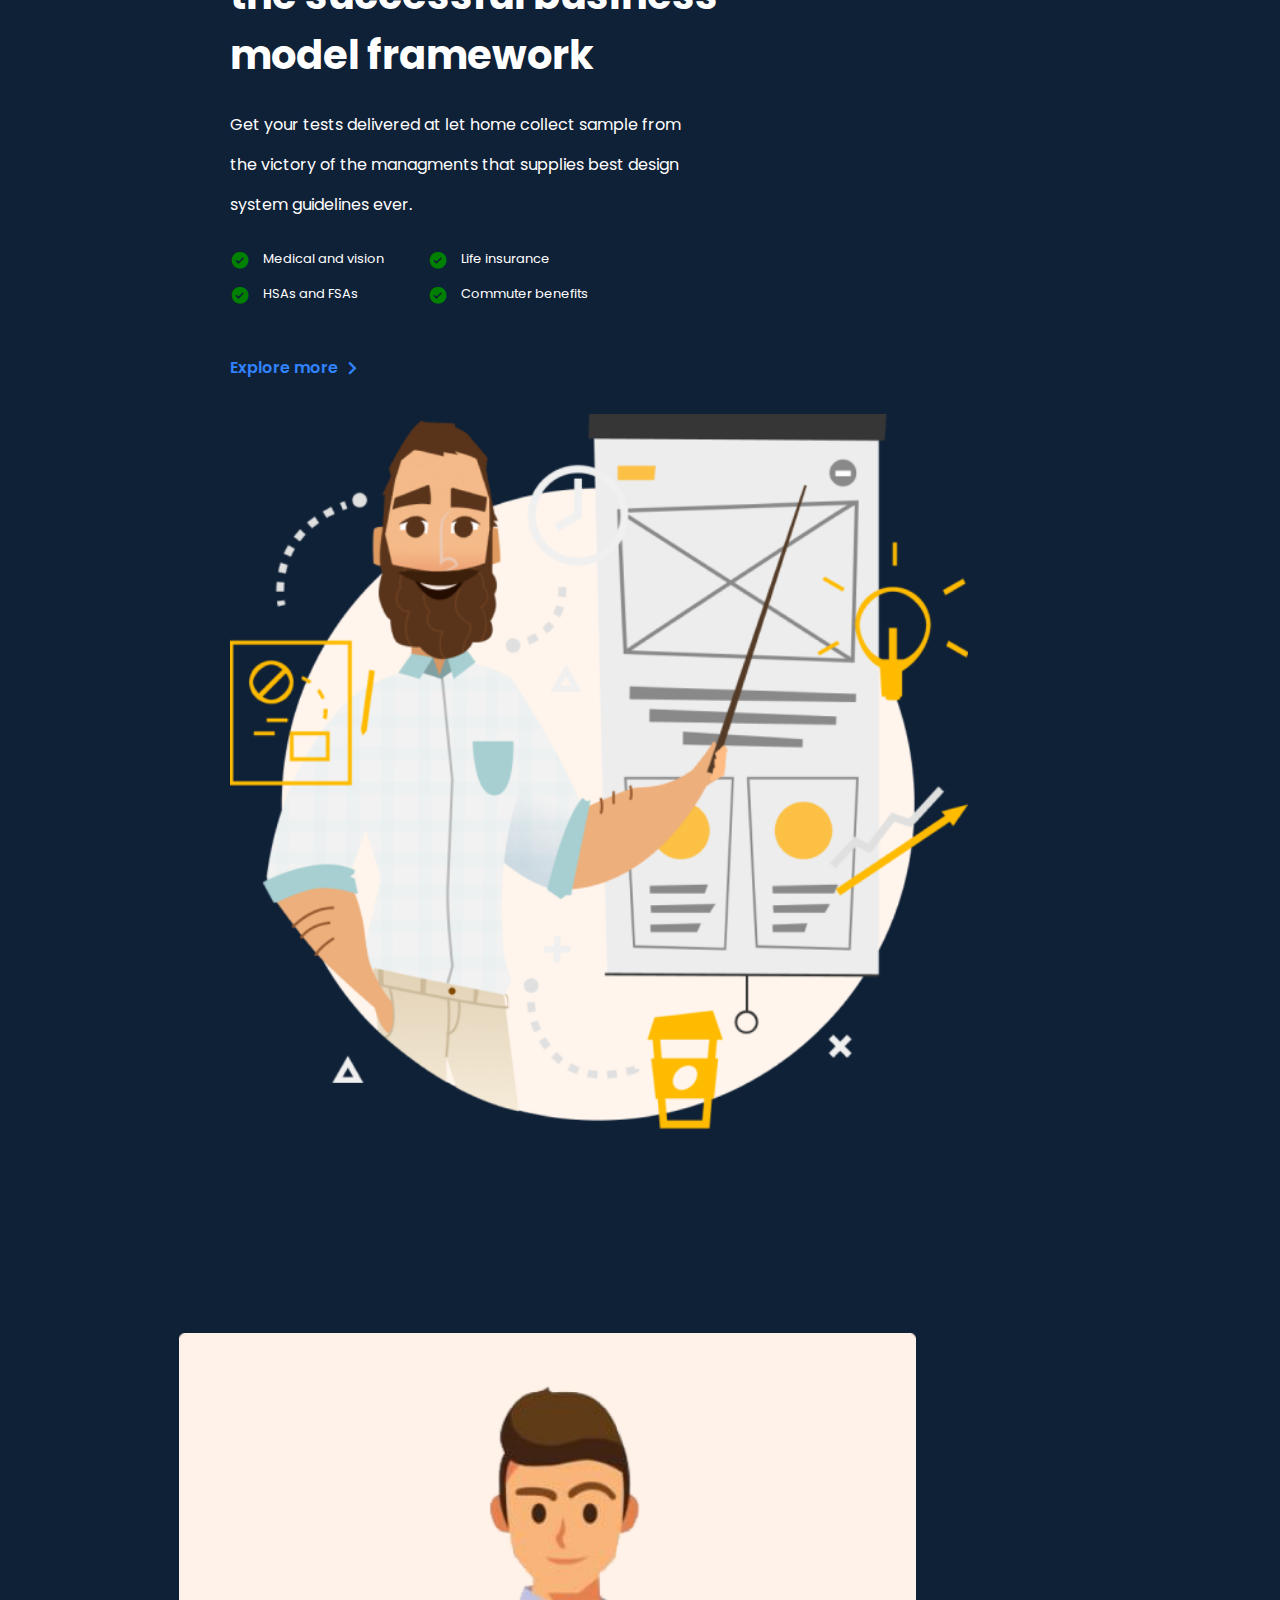
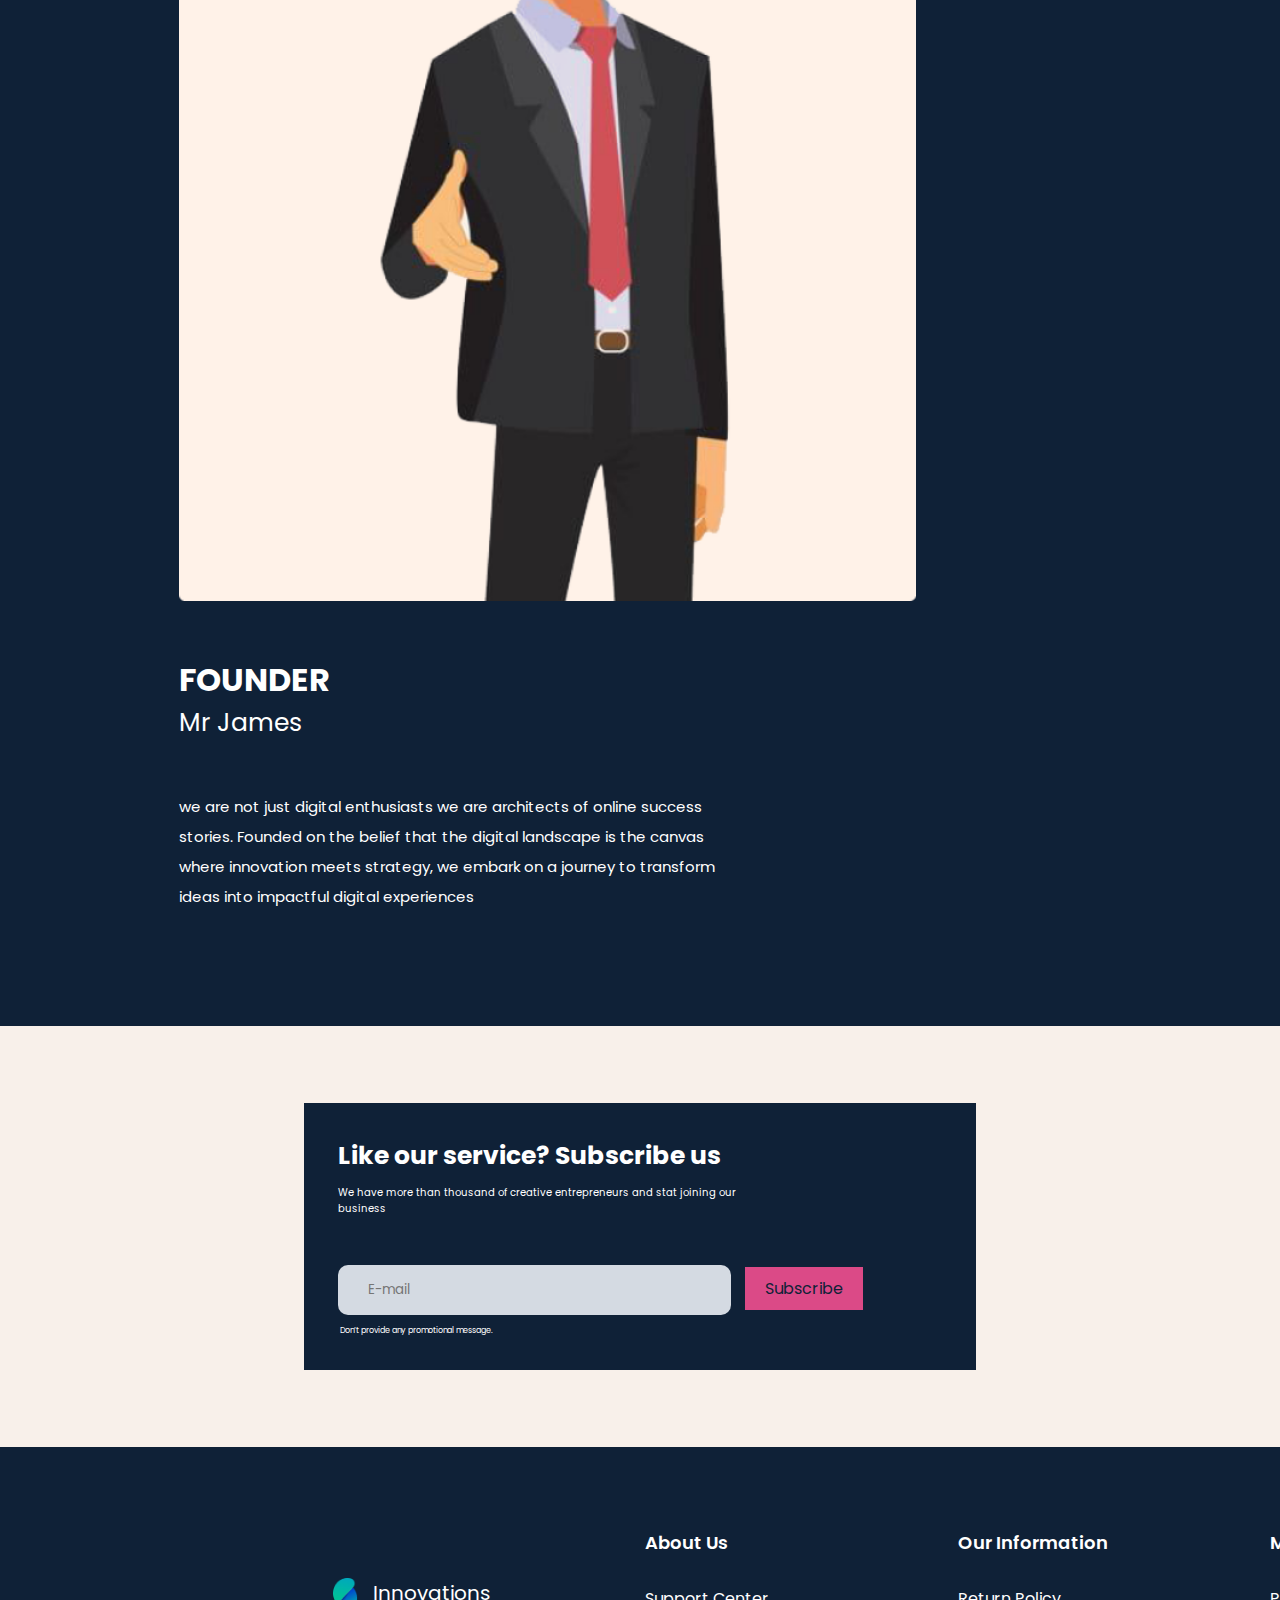
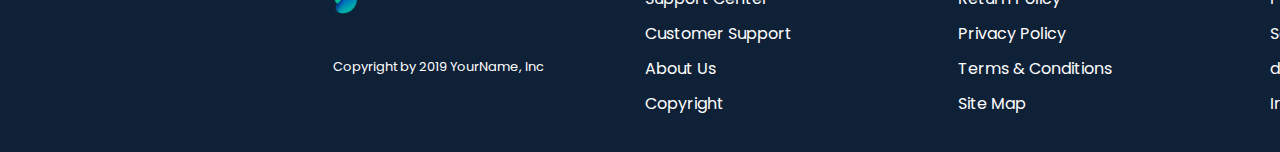
==== commit 16cec57c: "Quick Fix in About us" ====
--- a/about.html
+++ b/about.html
@@ -74,14 +74,13 @@
         <div class="why">
             <div class="rows">
                 <div class="txts">
-                    <h1>Why you choose our service?</h1>
-                    <div class="line1"></div>
+                    <h1 class="quest activequest">Why you choose our service?</h1>
                 </div>
                 <div class="txts">
-                    <h1>What’s our business promise?</h1>
+                    <h1 class="quest">What’s our business promise?</h1>
                 </div>
                 <div class="txts">
-                    <h1>What’s our role model plan?</h1>
+                    <h1 class="quest">What’s our role model plan?</h1>
                 </div>
             </div>
         </div>
@@ -89,8 +88,8 @@
         <div class="rows-why">
             <div class="column">
                 <div class="col-1">
-                    <h1>We will turn your idea in <br>the successful business <br>model framework</h1>
-                    <p>Get your tests delivered at let home collect sample from <br>the victory of the managments that
+                    <h1 class="para1">We will turn your idea in <br>the successful business <br>model framework</h1>
+                    <p class="para2">Get your tests delivered at let home collect sample from <br>the victory of the managments that
                         supplies best design <br>system guidelines ever.</p>
                     <div class="checks">
                         <div class="check-1">
@@ -105,7 +104,7 @@
                     <a href="#" class="explore">Explore more <i class='bx bx-chevron-right'></i></a>
                 </div>
                 <div class="col-2">
-                    <img src="assets/img/illustration2.png" alt="#">
+                    <img src="assets/img/illustration2.png" alt="#" class="image-who">
                 </div>
             </div>
         </div>
@@ -216,6 +215,7 @@
 
 <script src="assets/js/home.js"></script>
     <script src="assets/js/script.js"></script>
+    <script src="assets/js/about.js"></script>
 
 
 </body>
--- a/assets/css/about.css
+++ b/assets/css/about.css
@@ -45,6 +45,12 @@
 body{
 	background: var(--bg-color);
 	color: var(--text-color);
+    overflow-x: auto;
+    scrollbar-width: none;
+}
+
+body::-webkit-scrollbar{
+    display: none;
 }
 
 
@@ -157,7 +163,7 @@
 .about{
     display: grid;
     grid-template-columns: repeat(auto-fill , minmax(500px , 1fr));
-    justify-content: space-between;
+    justify-content: center;
     align-items: center;
     padding: 8% 14%;
     text-align: start;
@@ -235,6 +241,7 @@
     justify-content: center;
     align-items: center;
     width: 180%;
+    margin-left: 20%;
 }
 
 .txts h1{
@@ -243,12 +250,18 @@
     margin-bottom: 15px;
     width: 100%;
     text-align: center;
+    cursor: pointer;
+}
+
+.activequest{
+    color: var(--second-color);
 }
 
 .line1{
     width: 100%;
     height: 3px;
     background-color: #A17857;
+    display: none;
 }
 
 .rows-why{
@@ -524,6 +537,10 @@
 
     .navlist a{
         margin: 15px;
+    }
+
+    .other{
+        gap: 10px;
     }
 
     .support{
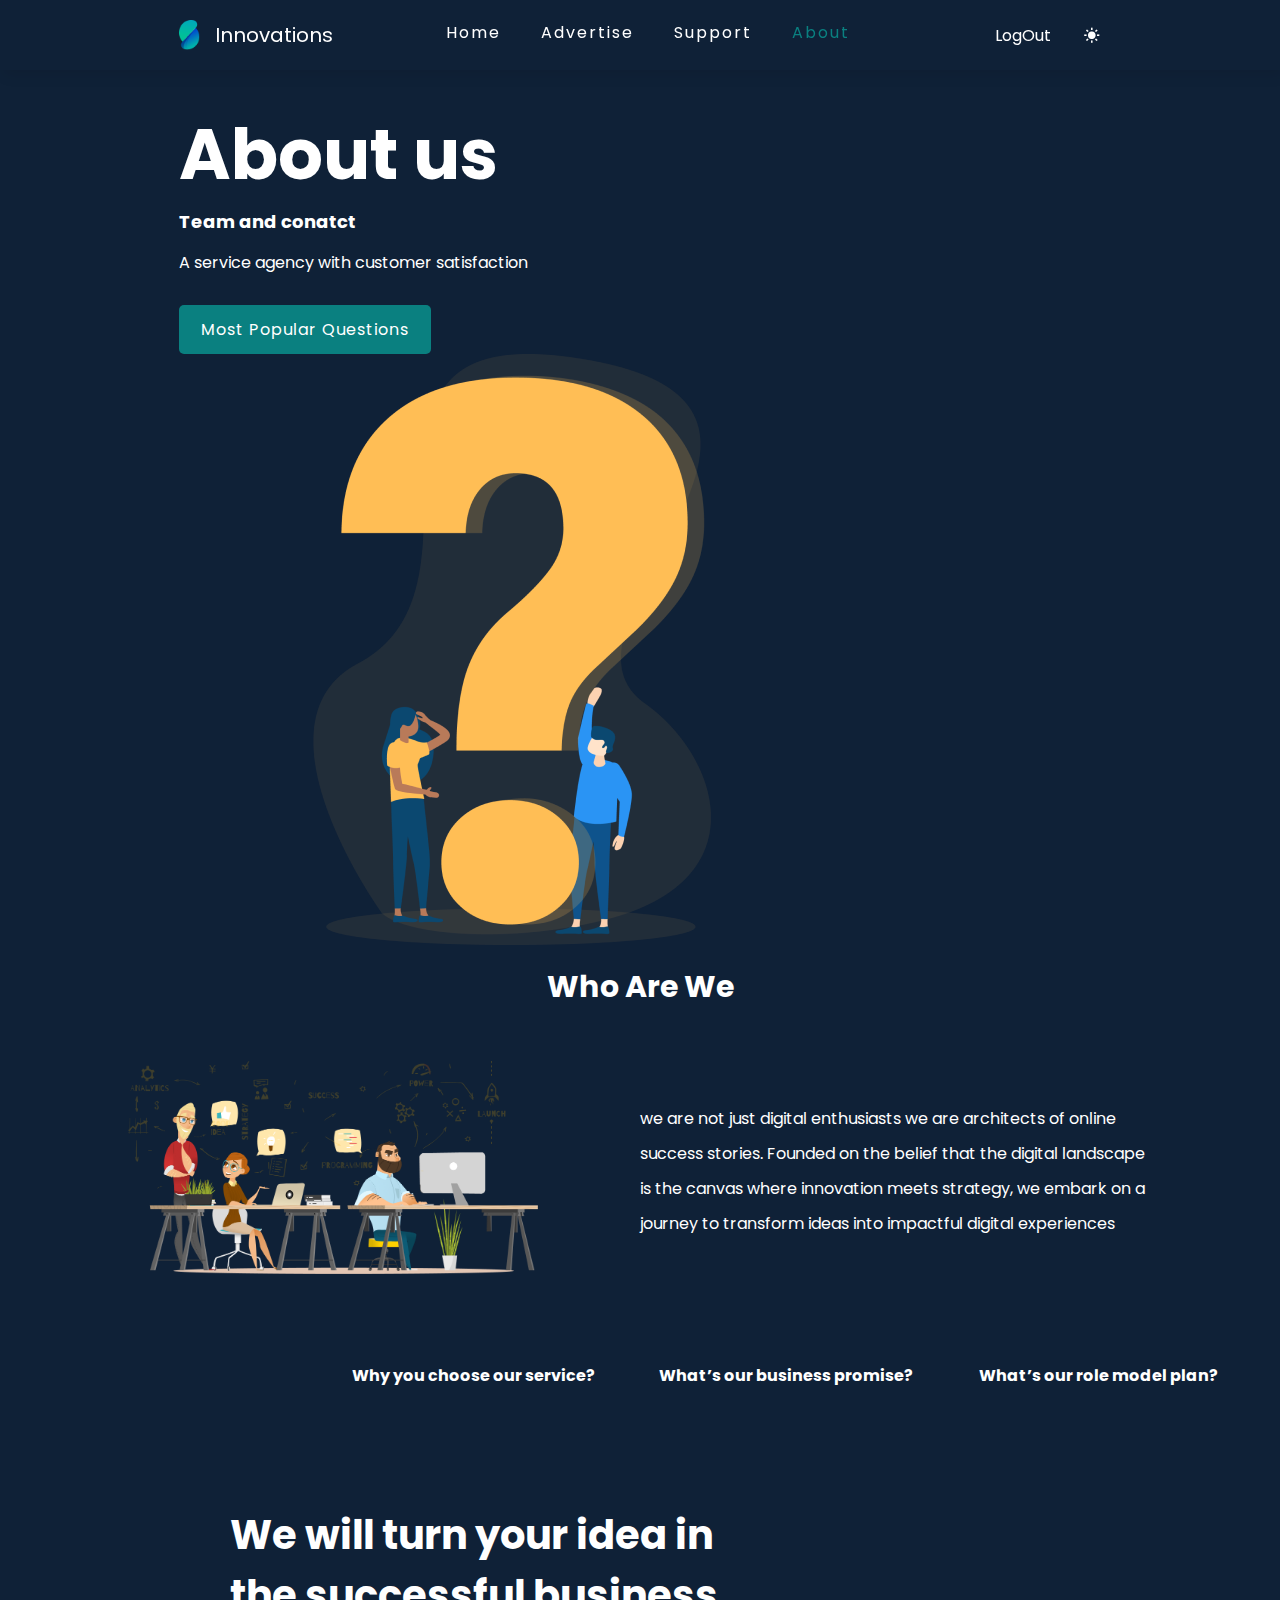
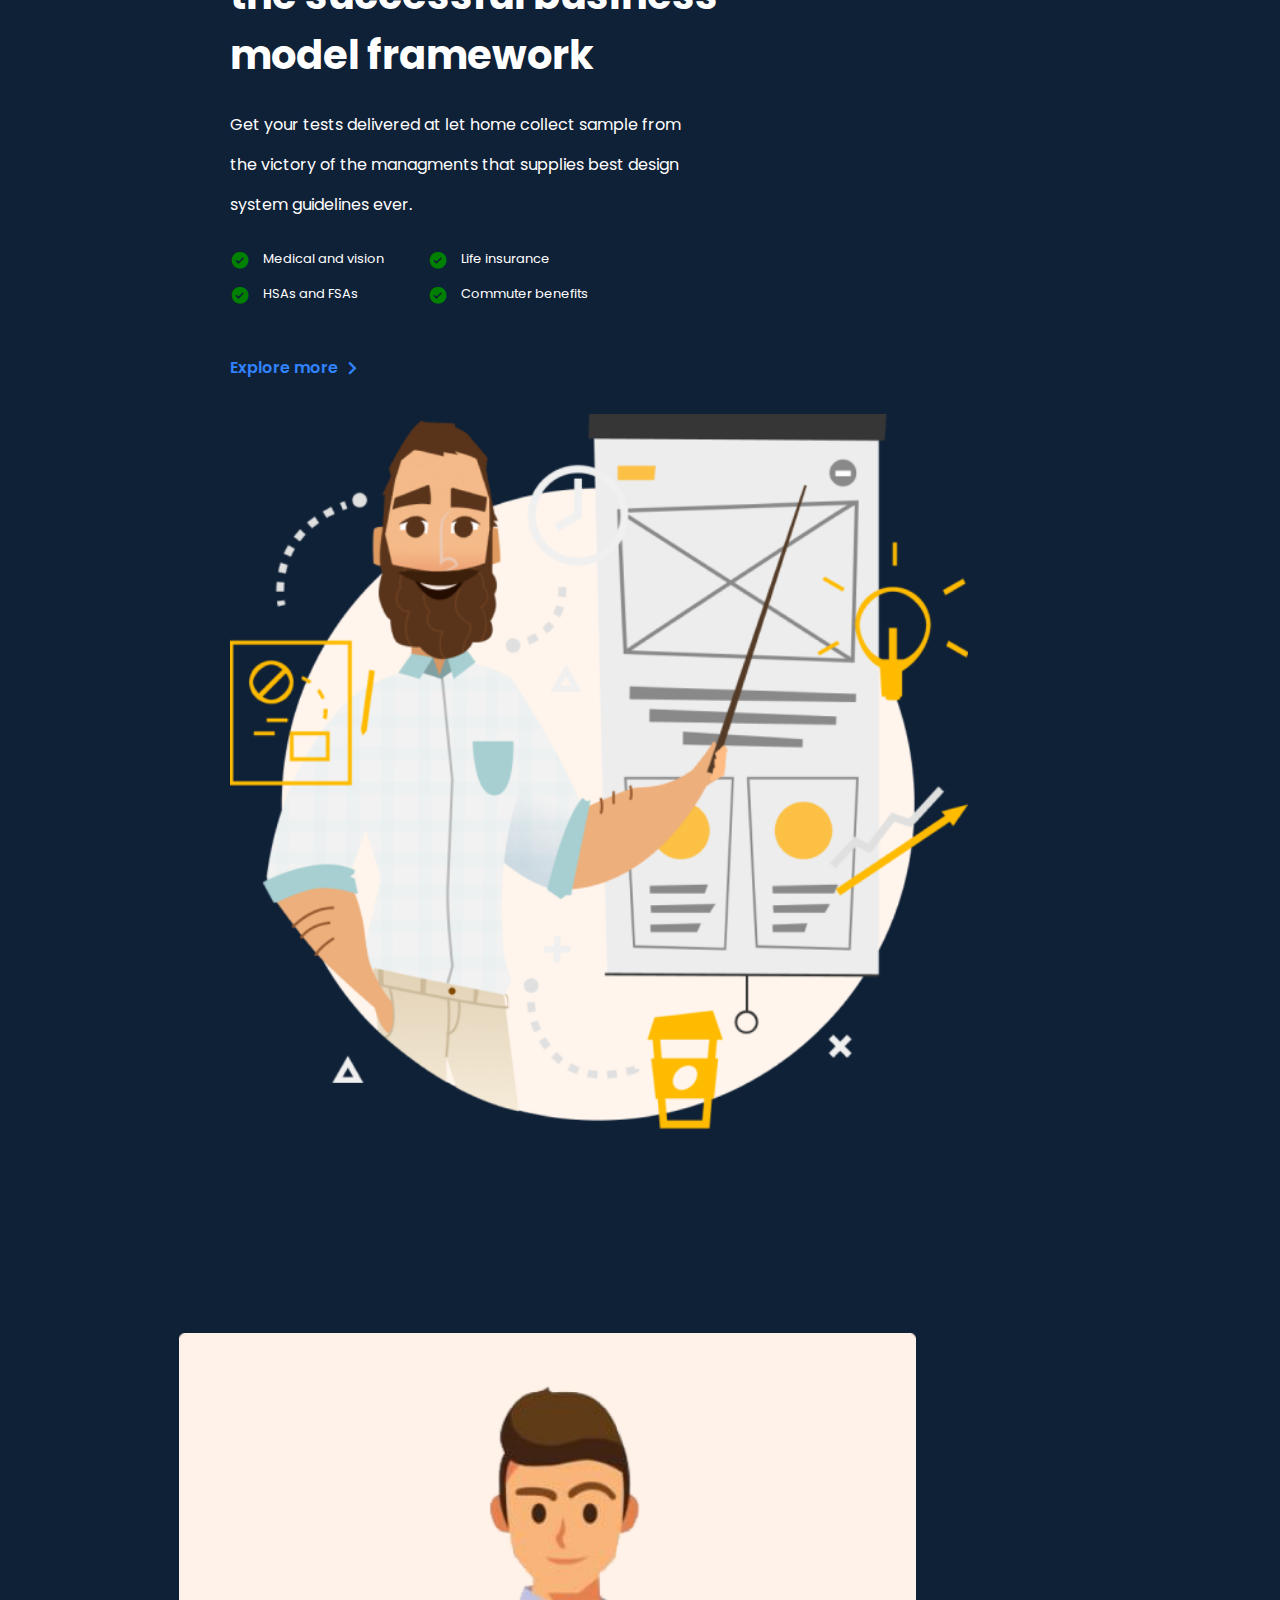
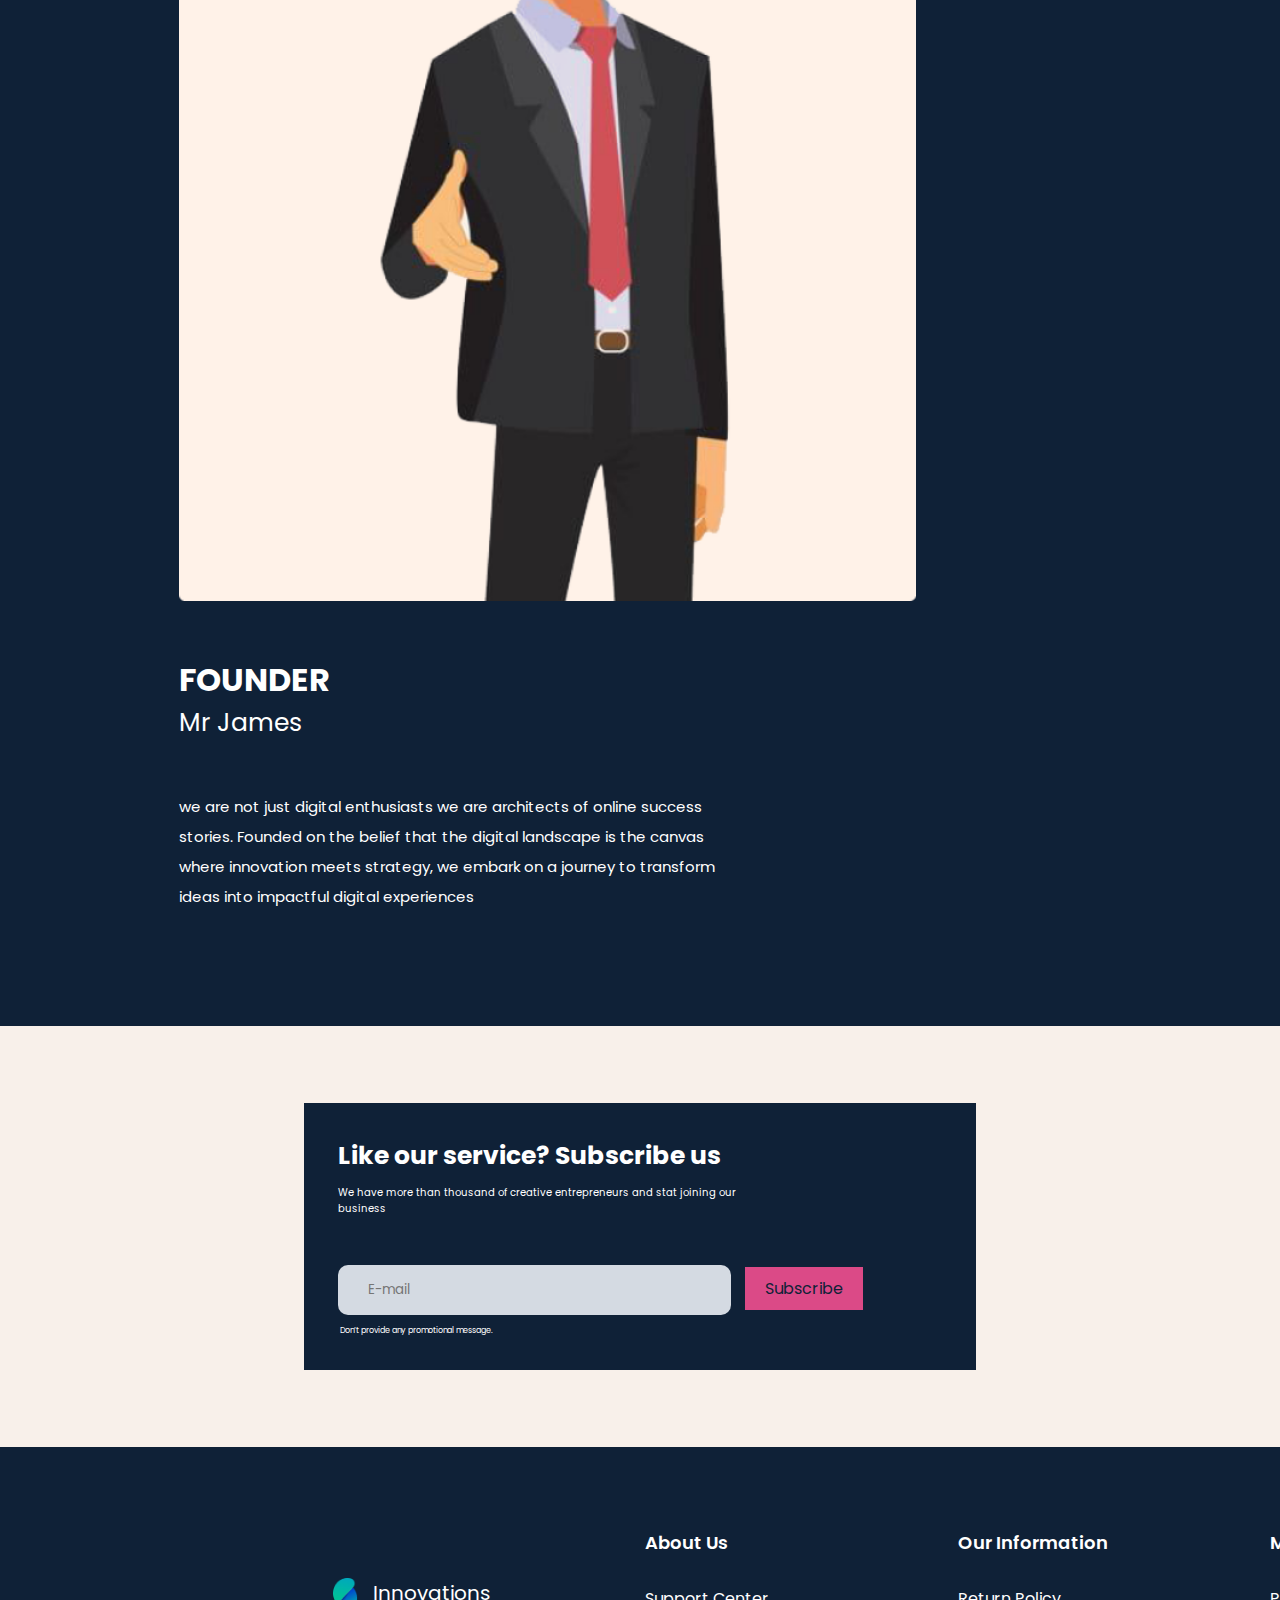
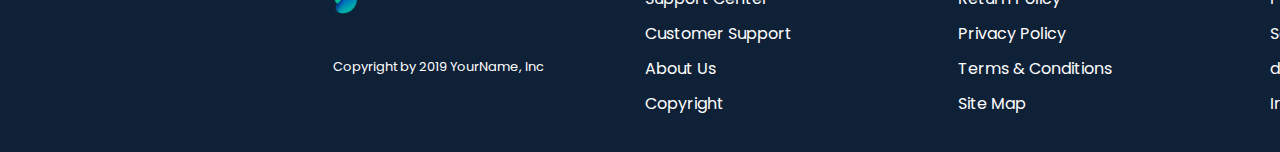
==== commit 4fccbecc: "Fix" ====
--- a/about.html
+++ b/about.html
@@ -74,7 +74,7 @@
         <div class="why">
             <div class="rows">
                 <div class="txts">
-                    <h1 class="quest activequest">Why you choose our service?</h1>
+                    <h1 class="quest">Why you choose our service?</h1>
                 </div>
                 <div class="txts">
                     <h1 class="quest">What’s our business promise?</h1>
